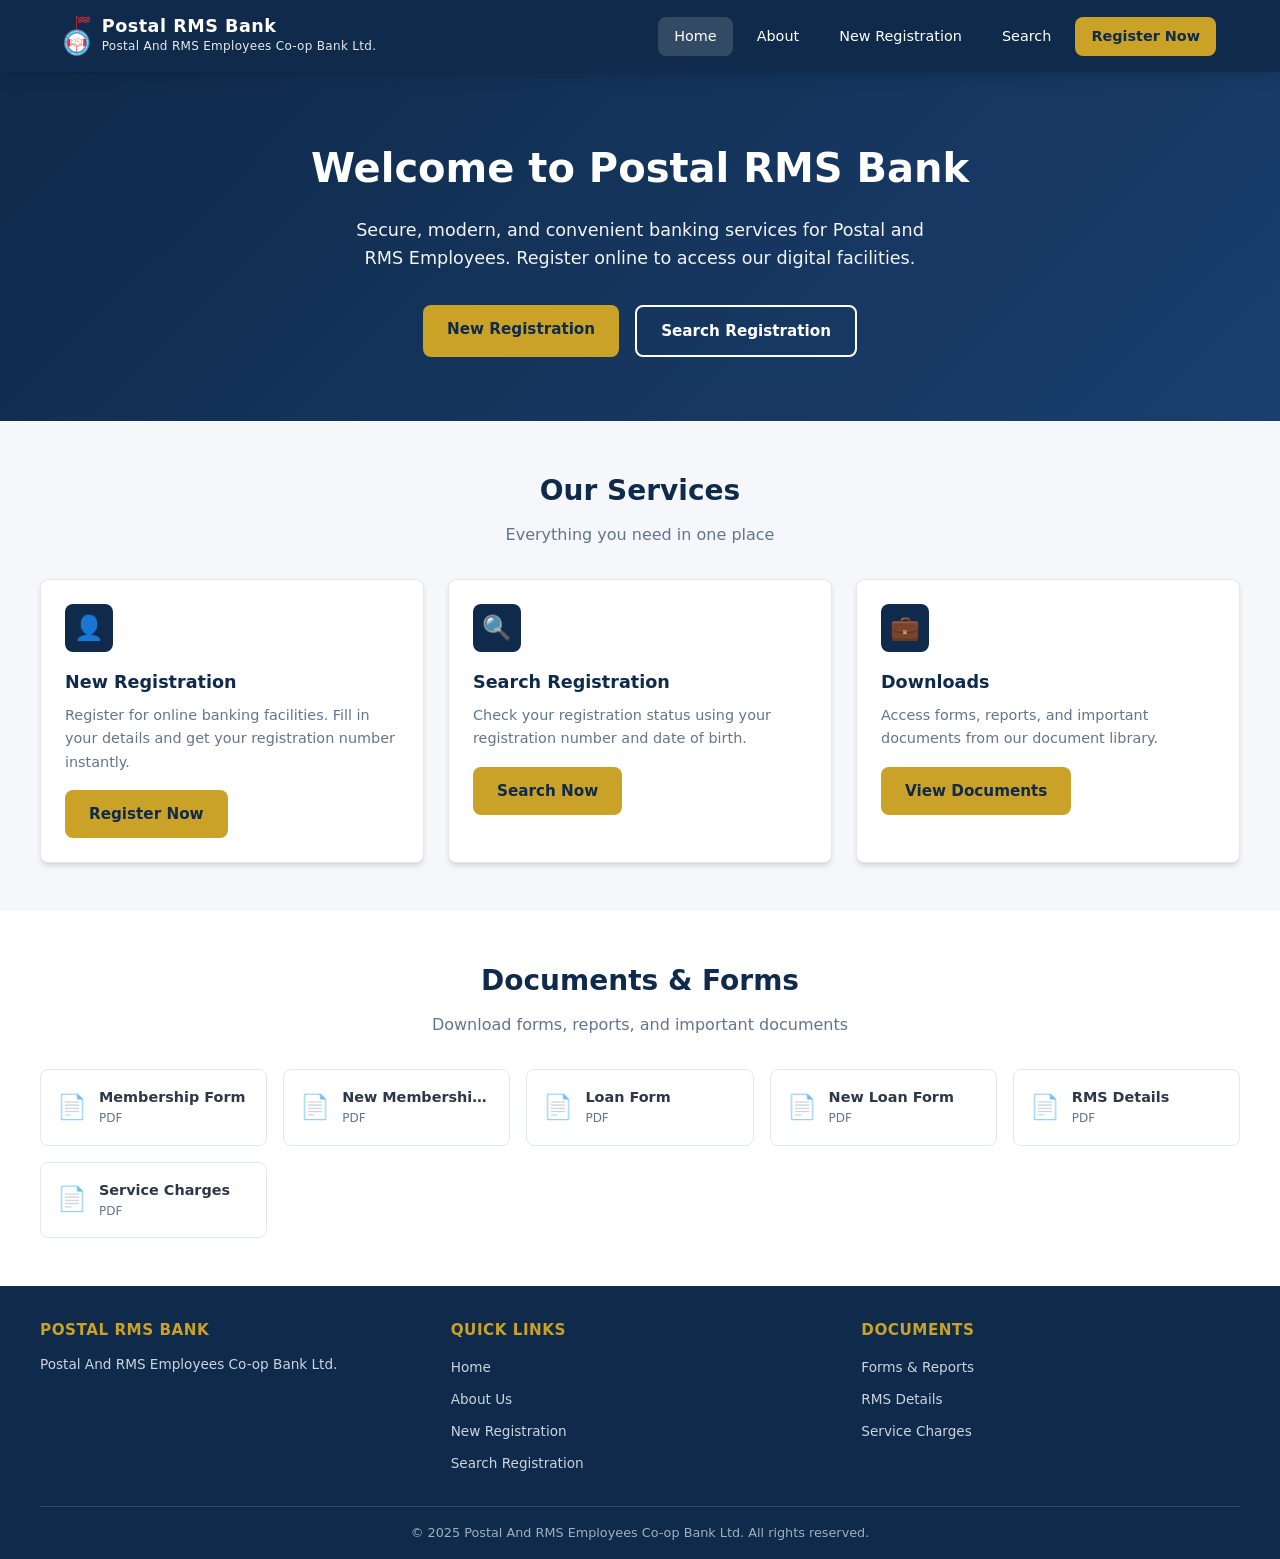
==== index.html @ 0705f890 "feat: modernize Postal RMS Bank site with responsive HTML/CSS/JS" ====
<!DOCTYPE html>
<html lang="en">
<head>
  <meta charset="UTF-8">
  <meta name="viewport" content="width=device-width, initial-scale=1.0">
  <title>Postal RMS Bank - Home</title>
  <link rel="stylesheet" href="css/styles.css">
  <link rel="icon" type="image/png" href="assets/favicon.png">
</head>
<body>
  <header class="header">
    <div class="header-container">
      <a href="index.html" class="logo">
        <img src="assets/favicon.png" alt="Postal RMS Bank">
        <div class="logo-text">
          <span class="logo-title">Postal RMS Bank</span>
          <span class="logo-subtitle">Postal And RMS Employees Co-op Bank Ltd.</span>
        </div>
      </a>
      <button class="mobile-toggle" aria-label="Toggle menu">&#9776;</button>
      <nav class="nav">
        <a href="index.html">Home</a>
        <a href="about.html">About</a>
        <a href="registration.html">New Registration</a>
        <a href="search.html">Search</a>
        <a href="registration.html" class="btn-nav">Register Now</a>
      </nav>
    </div>
  </header>

  <main>
    <section class="hero">
      <h1>Welcome to Postal RMS Bank</h1>
      <p>Secure, modern, and convenient banking services for Postal and RMS Employees. Register online to access our digital facilities.</p>
      <div class="hero-buttons">
        <a href="registration.html" class="btn btn-primary">New Registration</a>
        <a href="search.html" class="btn btn-secondary">Search Registration</a>
      </div>
    </section>

    <section class="section">
      <div class="container">
        <h2 class="section-title">Our Services</h2>
        <p class="section-subtitle">Everything you need in one place</p>
        <div class="card-grid">
          <div class="card">
            <div class="card-icon">&#128100;</div>
            <h3>New Registration</h3>
            <p>Register for online banking facilities. Fill in your details and get your registration number instantly.</p>
            <a href="registration.html" class="btn btn-primary" style="margin-top:1rem">Register Now</a>
          </div>
          <div class="card">
            <div class="card-icon">&#128269;</div>
            <h3>Search Registration</h3>
            <p>Check your registration status using your registration number and date of birth.</p>
            <a href="search.html" class="btn btn-primary" style="margin-top:1rem">Search Now</a>
          </div>
          <div class="card">
            <div class="card-icon">&#128188;</div>
            <h3>Downloads</h3>
            <p>Access forms, reports, and important documents from our document library.</p>
            <a href="#documents" class="btn btn-primary" style="margin-top:1rem">View Documents</a>
          </div>
        </div>
      </div>
    </section>

    <section class="section section-alt" id="documents">
      <div class="container">
        <h2 class="section-title">Documents & Forms</h2>
        <p class="section-subtitle">Download forms, reports, and important documents</p>
        <div class="doc-grid">
          <a href="assets/docs/membership.pdf" class="doc-item" target="_blank" rel="noopener">
            <span class="doc-icon">&#128196;</span>
            <div class="doc-info">
              <div class="doc-name">Membership Form</div>
              <div class="doc-meta">PDF</div>
            </div>
          </a>
          <a href="assets/docs/newmembership.pdf" class="doc-item" target="_blank" rel="noopener">
            <span class="doc-icon">&#128196;</span>
            <div class="doc-info">
              <div class="doc-name">New Membership Form</div>
              <div class="doc-meta">PDF</div>
            </div>
          </a>
          <a href="assets/docs/Loan.pdf" class="doc-item" target="_blank" rel="noopener">
            <span class="doc-icon">&#128196;</span>
            <div class="doc-info">
              <div class="doc-name">Loan Form</div>
              <div class="doc-meta">PDF</div>
            </div>
          </a>
          <a href="assets/docs/newloan.pdf" class="doc-item" target="_blank" rel="noopener">
            <span class="doc-icon">&#128196;</span>
            <div class="doc-info">
              <div class="doc-name">New Loan Form</div>
              <div class="doc-meta">PDF</div>
            </div>
          </a>
          <a href="assets/docs/RMS.pdf" class="doc-item" target="_blank" rel="noopener">
            <span class="doc-icon">&#128196;</span>
            <div class="doc-info">
              <div class="doc-name">RMS Details</div>
              <div class="doc-meta">PDF</div>
            </div>
          </a>
          <a href="assets/docs/SERVICE_CHARGES.pdf" class="doc-item" target="_blank" rel="noopener">
            <span class="doc-icon">&#128196;</span>
            <div class="doc-info">
              <div class="doc-name">Service Charges</div>
              <div class="doc-meta">PDF</div>
            </div>
          </a>
        </div>
      </div>
    </section>
  </main>

  <footer class="footer">
    <div class="footer-container">
      <div>
        <h4>Postal RMS Bank</h4>
        <p style="font-size:0.85rem;color:#cbd5e0">Postal And RMS Employees Co-op Bank Ltd.</p>
      </div>
      <div>
        <h4>Quick Links</h4>
        <ul>
          <li><a href="index.html">Home</a></li>
          <li><a href="about.html">About Us</a></li>
          <li><a href="registration.html">New Registration</a></li>
          <li><a href="search.html">Search Registration</a></li>
        </ul>
      </div>
      <div>
        <h4>Documents</h4>
        <ul>
          <li><a href="#documents">Forms & Reports</a></li>
          <li><a href="assets/docs/RMS.pdf" target="_blank" rel="noopener">RMS Details</a></li>
          <li><a href="assets/docs/SERVICE_CHARGES.pdf" target="_blank" rel="noopener">Service Charges</a></li>
        </ul>
      </div>
    </div>
    <div class="footer-bottom">
      &copy; 2025 Postal And RMS Employees Co-op Bank Ltd. All rights reserved.
    </div>
  </footer>
  <script src="js/main.js"></script>
</body>
</html>
---- css/styles.css ----
:root {
  --primary: #0f2a4a;
  --primary-light: #1a3f6e;
  --gold: #c9a227;
  --gold-light: #e0b840;
  --accent: #2c5282;
  --bg: #f5f7fa;
  --surface: #ffffff;
  --text: #2d3748;
  --text-muted: #64748b;
  --border: #e2e8f0;
  --error: #e53e3e;
  --success: #38a169;
  --radius: 8px;
  --shadow: 0 4px 6px -1px rgba(0, 0, 0, 0.1), 0 2px 4px -2px rgba(0, 0, 0, 0.1);
  --shadow-lg: 0 10px 15px -3px rgba(0, 0, 0, 0.1), 0 4px 6px -4px rgba(0, 0, 0, 0.1);
}

* {
  margin: 0;
  padding: 0;
  box-sizing: border-box;
}

html {
  scroll-behavior: smooth;
}

body {
  font-family: 'Segoe UI', system-ui, -apple-system, sans-serif;
  background: var(--bg);
  color: var(--text);
  line-height: 1.6;
  min-height: 100vh;
  display: flex;
  flex-direction: column;
}

/* Header */
.header {
  background: var(--primary);
  color: #fff;
  padding: 1rem 0;
  position: sticky;
  top: 0;
  z-index: 1000;
  box-shadow: var(--shadow-lg);
}

.header-container {
  max-width: 1200px;
  margin: 0 auto;
  padding: 0 1.5rem;
  display: flex;
  justify-content: space-between;
  align-items: center;
}

.logo {
  display: flex;
  align-items: center;
  gap: 0.75rem;
  text-decoration: none;
  color: #fff;
}

.logo img {
  height: 40px;
  width: auto;
}

.logo-text {
  display: flex;
  flex-direction: column;
}

.logo-title {
  font-size: 1.1rem;
  font-weight: 700;
  letter-spacing: 0.5px;
  line-height: 1.2;
}

.logo-subtitle {
  font-size: 0.75rem;
  opacity: 0.9;
  letter-spacing: 0.3px;
}

.nav {
  display: flex;
  gap: 0.5rem;
  align-items: center;
}

.nav a {
  color: #fff;
  text-decoration: none;
  padding: 0.5rem 1rem;
  border-radius: var(--radius);
  transition: background 0.2s;
  font-size: 0.9rem;
  font-weight: 500;
}

.nav a:hover,
.nav a.active {
  background: rgba(255, 255, 255, 0.15);
}

.nav .btn-nav {
  background: var(--gold);
  color: var(--primary);
  font-weight: 600;
}

.nav .btn-nav:hover {
  background: var(--gold-light);
}

.mobile-toggle {
  display: none;
  background: none;
  border: none;
  color: #fff;
  font-size: 1.5rem;
  cursor: pointer;
}

/* Hero */
.hero {
  background: linear-gradient(135deg, var(--primary) 0%, var(--primary-light) 100%);
  color: #fff;
  padding: 4rem 1.5rem;
  text-align: center;
}

.hero h1 {
  font-size: 2.5rem;
  margin-bottom: 1rem;
  font-weight: 700;
}

.hero p {
  font-size: 1.1rem;
  opacity: 0.95;
  max-width: 600px;
  margin: 0 auto 2rem;
}

.hero-buttons {
  display: flex;
  gap: 1rem;
  justify-content: center;
  flex-wrap: wrap;
}

.btn {
  display: inline-block;
  padding: 0.75rem 1.5rem;
  border-radius: var(--radius);
  text-decoration: none;
  font-weight: 600;
  transition: transform 0.2s, box-shadow 0.2s;
  border: none;
  cursor: pointer;
  font-size: 0.95rem;
}

.btn:hover {
  transform: translateY(-2px);
  box-shadow: var(--shadow-lg);
}

.btn-primary {
  background: var(--gold);
  color: var(--primary);
}

.btn-secondary {
  background: transparent;
  color: #fff;
  border: 2px solid #fff;
}

.btn-secondary:hover {
  background: rgba(255, 255, 255, 0.1);
}

/* Sections */
.section {
  padding: 3rem 1.5rem;
}

.section-alt {
  background: var(--surface);
}

.container {
  max-width: 1200px;
  margin: 0 auto;
}

.section-title {
  text-align: center;
  font-size: 1.75rem;
  margin-bottom: 0.5rem;
  color: var(--primary);
}

.section-subtitle {
  text-align: center;
  color: var(--text-muted);
  margin-bottom: 2rem;
}

/* Cards */
.card-grid {
  display: grid;
  grid-template-columns: repeat(auto-fit, minmax(280px, 1fr));
  gap: 1.5rem;
}

.card {
  background: var(--surface);
  border-radius: var(--radius);
  padding: 1.5rem;
  box-shadow: var(--shadow);
  transition: transform 0.2s, box-shadow 0.2s;
  border: 1px solid var(--border);
}

.card:hover {
  transform: translateY(-4px);
  box-shadow: var(--shadow-lg);
}

.card-icon {
  width: 48px;
  height: 48px;
  background: var(--primary);
  color: #fff;
  border-radius: var(--radius);
  display: flex;
  align-items: center;
  justify-content: center;
  font-size: 1.5rem;
  margin-bottom: 1rem;
}

.card h3 {
  color: var(--primary);
  margin-bottom: 0.5rem;
  font-size: 1.1rem;
}

.card p {
  color: var(--text-muted);
  font-size: 0.9rem;
}

/* Forms */
.form-container {
  max-width: 800px;
  margin: 0 auto;
  background: var(--surface);
  padding: 2rem;
  border-radius: var(--radius);
  box-shadow: var(--shadow);
}

.form-group {
  margin-bottom: 1.25rem;
}

.form-group label {
  display: block;
  margin-bottom: 0.4rem;
  font-weight: 600;
  font-size: 0.9rem;
  color: var(--text);
}

.form-group input,
.form-group select,
.form-group textarea {
  width: 100%;
  padding: 0.65rem 0.9rem;
  border: 1px solid var(--border);
  border-radius: var(--radius);
  font-size: 0.95rem;
  transition: border-color 0.2s, box-shadow 0.2s;
  font-family: inherit;
}

.form-group input:focus,
.form-group select:focus,
.form-group textarea:focus {
  outline: none;
  border-color: var(--accent);
  box-shadow: 0 0 0 3px rgba(44, 82, 130, 0.15);
}

.form-group .error-msg {
  color: var(--error);
  font-size: 0.8rem;
  margin-top: 0.25rem;
  display: none;
}

.form-group.has-error input,
.form-group.has-error select {
  border-color: var(--error);
}

.form-group.has-error .error-msg {
  display: block;
}

.form-row {
  display: grid;
  grid-template-columns: 1fr 1fr;
  gap: 1rem;
}

/* Buttons in forms */
.form-actions {
  display: flex;
  gap: 1rem;
  justify-content: center;
  margin-top: 1.5rem;
}

/* Success box */
.success-box {
  background: #f0fff4;
  border: 1px solid #9ae6b4;
  border-radius: var(--radius);
  padding: 1.5rem;
  text-align: center;
}

.success-box h2 {
  color: var(--success);
  margin-bottom: 0.5rem;
}

.success-box .reg-number {
  font-size: 1.5rem;
  font-weight: 700;
  color: var(--error);
  margin: 1rem 0;
}

/* Documents */
.doc-grid {
  display: grid;
  grid-template-columns: repeat(auto-fill, minmax(220px, 1fr));
  gap: 1rem;
}

.doc-item {
  background: var(--surface);
  border: 1px solid var(--border);
  border-radius: var(--radius);
  padding: 1rem;
  display: flex;
  align-items: center;
  gap: 0.75rem;
  text-decoration: none;
  color: var(--text);
  transition: box-shadow 0.2s;
}

.doc-item:hover {
  box-shadow: var(--shadow);
}

.doc-icon {
  font-size: 1.5rem;
}

.doc-info {
  overflow: hidden;
}

.doc-info .doc-name {
  font-weight: 600;
  font-size: 0.9rem;
  white-space: nowrap;
  overflow: hidden;
  text-overflow: ellipsis;
}

.doc-info .doc-meta {
  font-size: 0.75rem;
  color: var(--text-muted);
}

/* Footer */
.footer {
  background: var(--primary);
  color: #fff;
  padding: 2rem 1.5rem 1rem;
  margin-top: auto;
}

.footer-container {
  max-width: 1200px;
  margin: 0 auto;
  display: grid;
  grid-template-columns: repeat(auto-fit, minmax(200px, 1fr));
  gap: 2rem;
}

.footer h4 {
  margin-bottom: 0.75rem;
  color: var(--gold);
  font-size: 0.95rem;
  text-transform: uppercase;
  letter-spacing: 0.5px;
}

.footer ul {
  list-style: none;
}

.footer ul li {
  margin-bottom: 0.4rem;
}

.footer a {
  color: #cbd5e0;
  text-decoration: none;
  font-size: 0.85rem;
}

.footer a:hover {
  color: #fff;
}

.footer-bottom {
  max-width: 1200px;
  margin: 1.5rem auto 0;
  padding-top: 1rem;
  border-top: 1px solid rgba(255, 255, 255, 0.15);
  text-align: center;
  font-size: 0.8rem;
  color: #a0aec0;
}

/* Responsive */
@media (max-width: 768px) {
  .hero h1 {
    font-size: 1.75rem;
  }

  .mobile-toggle {
    display: block;
  }

  .nav {
    display: none;
    position: absolute;
    top: 100%;
    left: 0;
    right: 0;
    background: var(--primary);
    flex-direction: column;
    padding: 1rem;
    box-shadow: var(--shadow-lg);
  }

  .nav.open {
    display: flex;
  }

  .form-row {
    grid-template-columns: 1fr;
  }

  .logo-title {
    font-size: 0.95rem;
  }

  .logo-subtitle {
    font-size: 0.65rem;
  }
}

/* Utility */
.text-center {
  text-align: center;
}

.mt-2 {
  margin-top: 2rem;
}

.mb-2 {
  margin-bottom: 2rem;
}
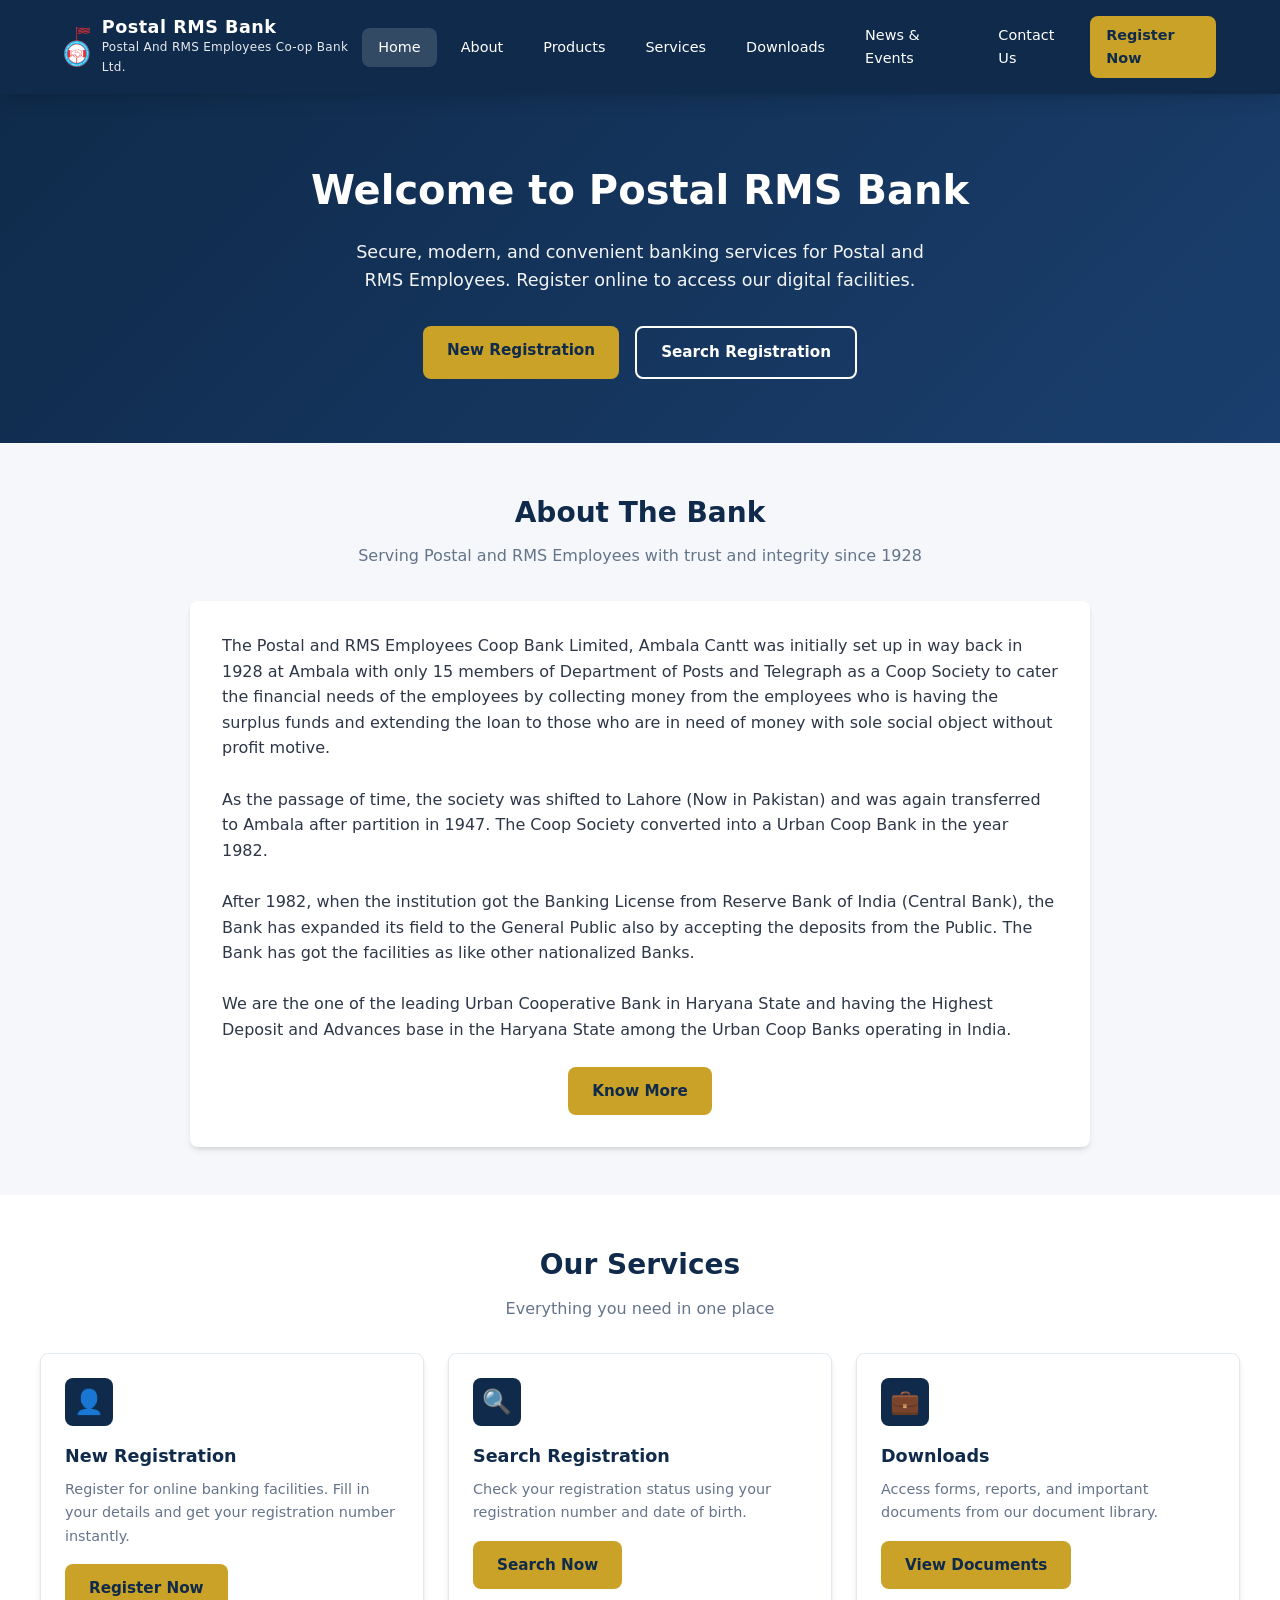
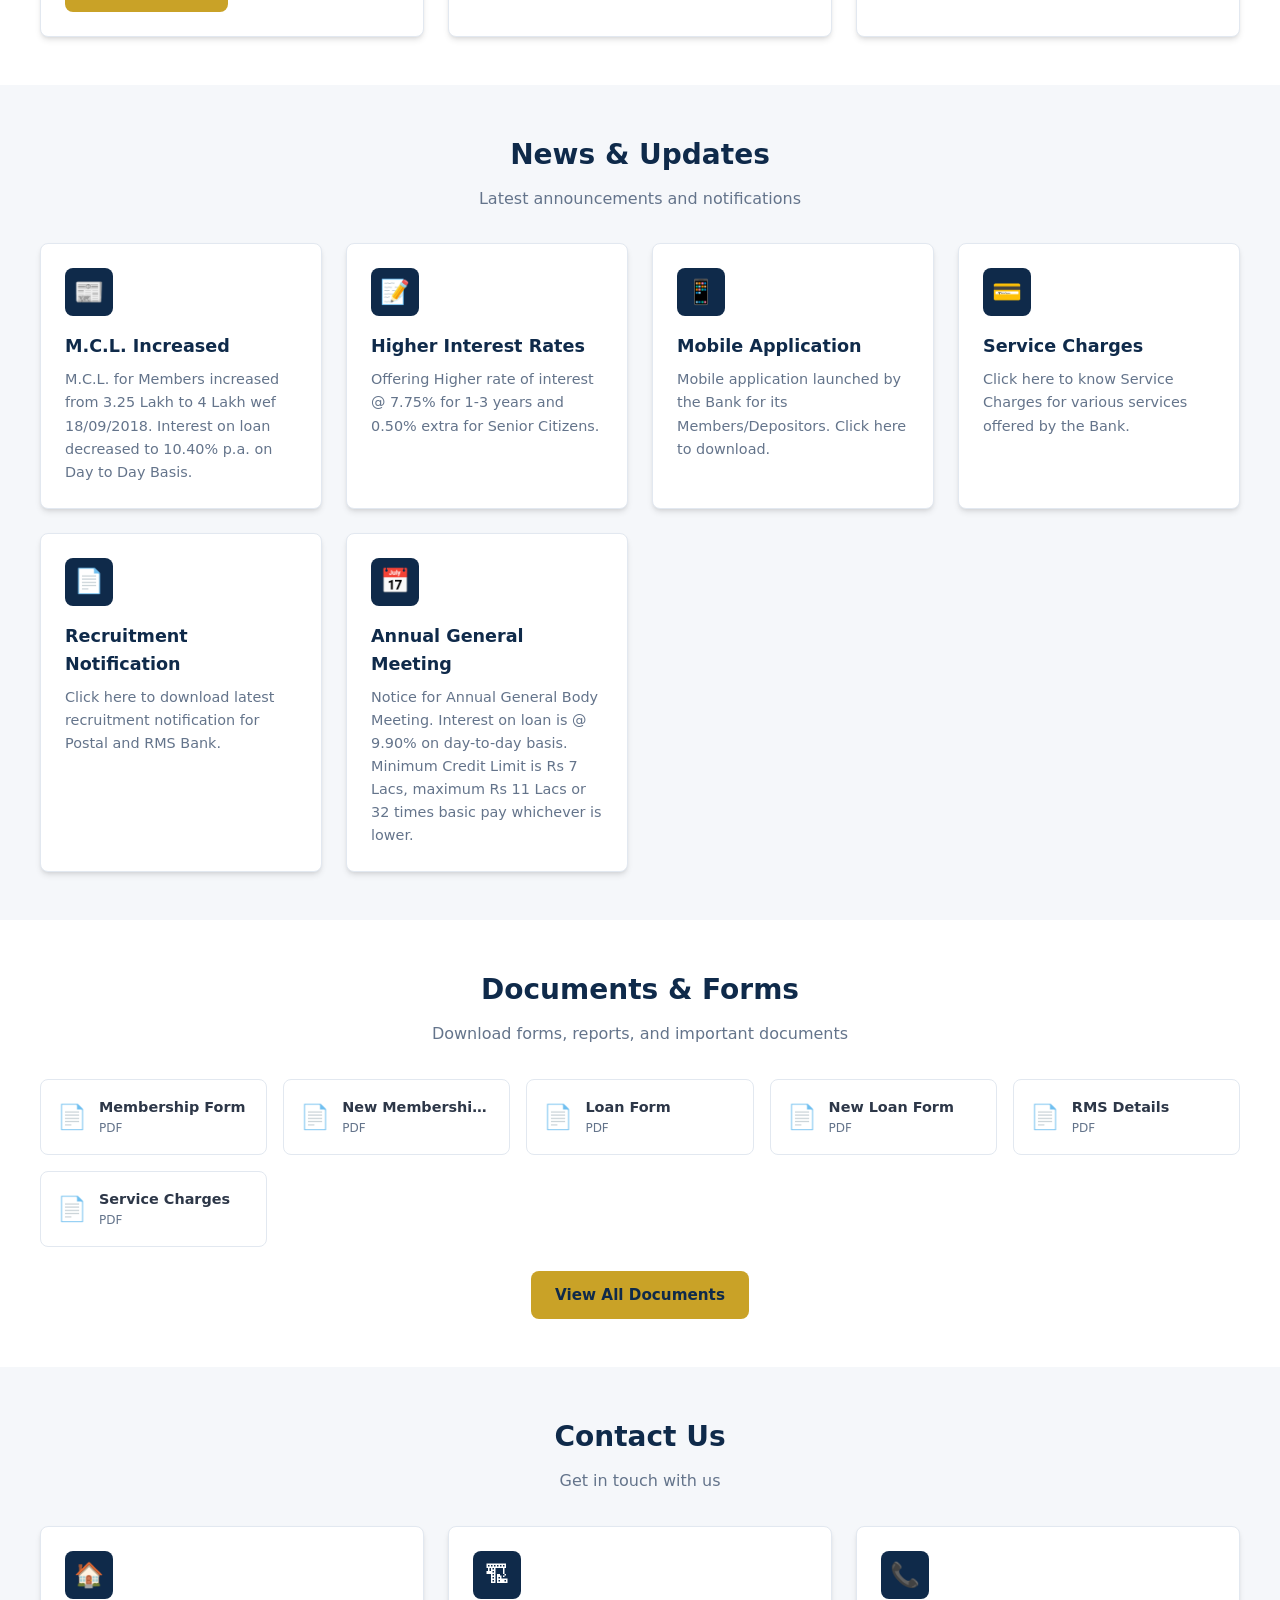
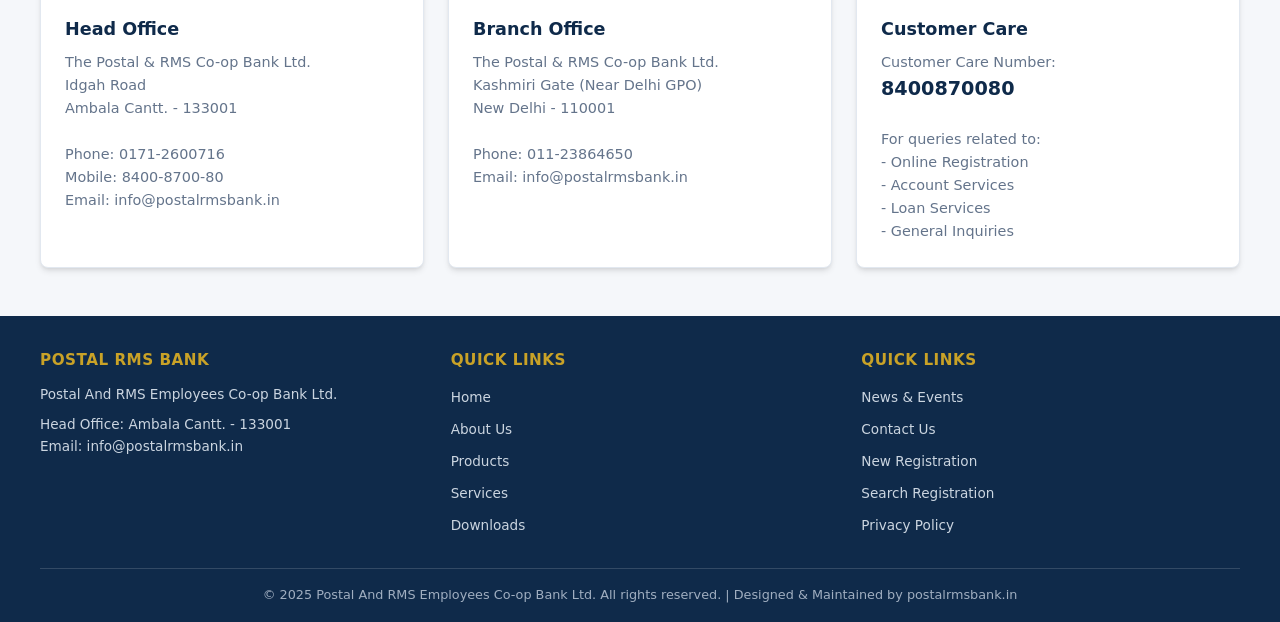
==== commit 7370b5ea: "feat: add news, products, services, downloads, contact, privacy pages and full content" ====
--- a/index.html
+++ b/index.html
@@ -19,10 +19,13 @@
       </a>
       <button class="mobile-toggle" aria-label="Toggle menu">&#9776;</button>
       <nav class="nav">
-        <a href="index.html">Home</a>
+        <a href="index.html" class="active">Home</a>
         <a href="about.html">About</a>
-        <a href="registration.html">New Registration</a>
-        <a href="search.html">Search</a>
+        <a href="products.html">Products</a>
+        <a href="services.html">Services</a>
+        <a href="downloads.html">Downloads</a>
+        <a href="news.html">News & Events</a>
+        <a href="contact.html">Contact Us</a>
         <a href="registration.html" class="btn-nav">Register Now</a>
       </nav>
     </div>
@@ -40,6 +43,25 @@
 
     <section class="section">
       <div class="container">
+        <h2 class="section-title">About The Bank</h2>
+        <p class="section-subtitle">Serving Postal and RMS Employees with trust and integrity since 1928</p>
+        <div class="form-container" style="max-width:900px">
+          <p>The Postal and RMS Employees Coop Bank Limited, Ambala Cantt was initially set up in way back in 1928 at Ambala with only 15 members of Department of Posts and Telegraph as a Coop Society to cater the financial needs of the employees by collecting money from the employees who is having the surplus funds and extending the loan to those who are in need of money with sole social object without profit motive.</p>
+          <br>
+          <p>As the passage of time, the society was shifted to Lahore (Now in Pakistan) and was again transferred to Ambala after partition in 1947. The Coop Society converted into a Urban Coop Bank in the year 1982.</p>
+          <br>
+          <p>After 1982, when the institution got the Banking License from Reserve Bank of India (Central Bank), the Bank has expanded its field to the General Public also by accepting the deposits from the Public. The Bank has got the facilities as like other nationalized Banks.</p>
+          <br>
+          <p>We are the one of the leading Urban Cooperative Bank in Haryana State and having the Highest Deposit and Advances base in the Haryana State among the Urban Coop Banks operating in India.</p>
+          <div class="form-actions">
+            <a href="about.html" class="btn btn-primary">Know More</a>
+          </div>
+        </div>
+      </div>
+    </section>
+
+    <section class="section section-alt">
+      <div class="container">
         <h2 class="section-title">Our Services</h2>
         <p class="section-subtitle">Everything you need in one place</p>
         <div class="card-grid">
@@ -59,7 +81,46 @@
             <div class="card-icon">&#128188;</div>
             <h3>Downloads</h3>
             <p>Access forms, reports, and important documents from our document library.</p>
-            <a href="#documents" class="btn btn-primary" style="margin-top:1rem">View Documents</a>
+            <a href="downloads.html" class="btn btn-primary" style="margin-top:1rem">View Documents</a>
+          </div>
+        </div>
+      </div>
+    </section>
+
+    <section class="section" id="news">
+      <div class="container">
+        <h2 class="section-title">News & Updates</h2>
+        <p class="section-subtitle">Latest announcements and notifications</p>
+        <div class="card-grid">
+          <div class="card">
+            <div class="card-icon">&#128240;</div>
+            <h3>M.C.L. Increased</h3>
+            <p>M.C.L. for Members increased from 3.25 Lakh to 4 Lakh wef 18/09/2018. Interest on loan decreased to 10.40% p.a. on Day to Day Basis.</p>
+          </div>
+          <div class="card">
+            <div class="card-icon">&#128221;</div>
+            <h3>Higher Interest Rates</h3>
+            <p>Offering Higher rate of interest @ 7.75% for 1-3 years and 0.50% extra for Senior Citizens.</p>
+          </div>
+          <div class="card">
+            <div class="card-icon">&#128241;</div>
+            <h3>Mobile Application</h3>
+            <p>Mobile application launched by the Bank for its Members/Depositors. Click here to download.</p>
+          </div>
+          <div class="card">
+            <div class="card-icon">&#128179;</div>
+            <h3>Service Charges</h3>
+            <p>Click here to know Service Charges for various services offered by the Bank.</p>
+          </div>
+          <div class="card">
+            <div class="card-icon">&#128196;</div>
+            <h3>Recruitment Notification</h3>
+            <p>Click here to download latest recruitment notification for Postal and RMS Bank.</p>
+          </div>
+          <div class="card">
+            <div class="card-icon">&#128197;</div>
+            <h3>Annual General Meeting</h3>
+            <p>Notice for Annual General Body Meeting. Interest on loan is @ 9.90% on day-to-day basis. Minimum Credit Limit is Rs 7 Lacs, maximum Rs 11 Lacs or 32 times basic pay whichever is lower.</p>
           </div>
         </div>
       </div>
@@ -112,6 +173,48 @@
               <div class="doc-meta">PDF</div>
             </div>
           </a>
+        </div>
+        <div style="text-align:center; margin-top:1.5rem">
+          <a href="downloads.html" class="btn btn-primary">View All Documents</a>
+        </div>
+      </div>
+    </section>
+
+    <section class="section">
+      <div class="container">
+        <h2 class="section-title">Contact Us</h2>
+        <p class="section-subtitle">Get in touch with us</p>
+        <div class="card-grid">
+          <div class="card">
+            <div class="card-icon">&#127968;</div>
+            <h3>Head Office</h3>
+            <p>The Postal & RMS Co-op Bank Ltd.<br>
+            Idgah Road<br>
+            Ambala Cantt. - 133001<br><br>
+            Phone: 0171-2600716<br>
+            Mobile: 8400-8700-80<br>
+            Email: info@postalrmsbank.in</p>
+          </div>
+          <div class="card">
+            <div class="card-icon">&#127959;</div>
+            <h3>Branch Office</h3>
+            <p>The Postal & RMS Co-op Bank Ltd.<br>
+            Kashmiri Gate (Near Delhi GPO)<br>
+            New Delhi - 110001<br><br>
+            Phone: 011-23864650<br>
+            Email: info@postalrmsbank.in</p>
+          </div>
+          <div class="card">
+            <div class="card-icon">&#128222;</div>
+            <h3>Customer Care</h3>
+            <p>Customer Care Number:<br>
+            <strong style="font-size:1.2rem;color:var(--primary)">8400870080</strong><br><br>
+            For queries related to:<br>
+            - Online Registration<br>
+            - Account Services<br>
+            - Loan Services<br>
+            - General Inquiries</p>
+          </div>
         </div>
       </div>
     </section>
@@ -122,27 +225,32 @@
       <div>
         <h4>Postal RMS Bank</h4>
         <p style="font-size:0.85rem;color:#cbd5e0">Postal And RMS Employees Co-op Bank Ltd.</p>
+        <p style="font-size:0.85rem;color:#cbd5e0;margin-top:0.5rem">Head Office: Ambala Cantt. - 133001</p>
+        <p style="font-size:0.85rem;color:#cbd5e0">Email: info@postalrmsbank.in</p>
       </div>
       <div>
         <h4>Quick Links</h4>
         <ul>
           <li><a href="index.html">Home</a></li>
           <li><a href="about.html">About Us</a></li>
+          <li><a href="products.html">Products</a></li>
+          <li><a href="services.html">Services</a></li>
+          <li><a href="downloads.html">Downloads</a></li>
+        </ul>
+      </div>
+      <div>
+        <h4>Quick Links</h4>
+        <ul>
+          <li><a href="news.html">News & Events</a></li>
+          <li><a href="contact.html">Contact Us</a></li>
           <li><a href="registration.html">New Registration</a></li>
           <li><a href="search.html">Search Registration</a></li>
-        </ul>
-      </div>
-      <div>
-        <h4>Documents</h4>
-        <ul>
-          <li><a href="#documents">Forms & Reports</a></li>
-          <li><a href="assets/docs/RMS.pdf" target="_blank" rel="noopener">RMS Details</a></li>
-          <li><a href="assets/docs/SERVICE_CHARGES.pdf" target="_blank" rel="noopener">Service Charges</a></li>
+          <li><a href="privacy.html">Privacy Policy</a></li>
         </ul>
       </div>
     </div>
     <div class="footer-bottom">
-      &copy; 2025 Postal And RMS Employees Co-op Bank Ltd. All rights reserved.
+      &copy; 2025 Postal And RMS Employees Co-op Bank Ltd. All rights reserved. | Designed & Maintained by postalrmsbank.in
     </div>
   </footer>
   <script src="js/main.js"></script>
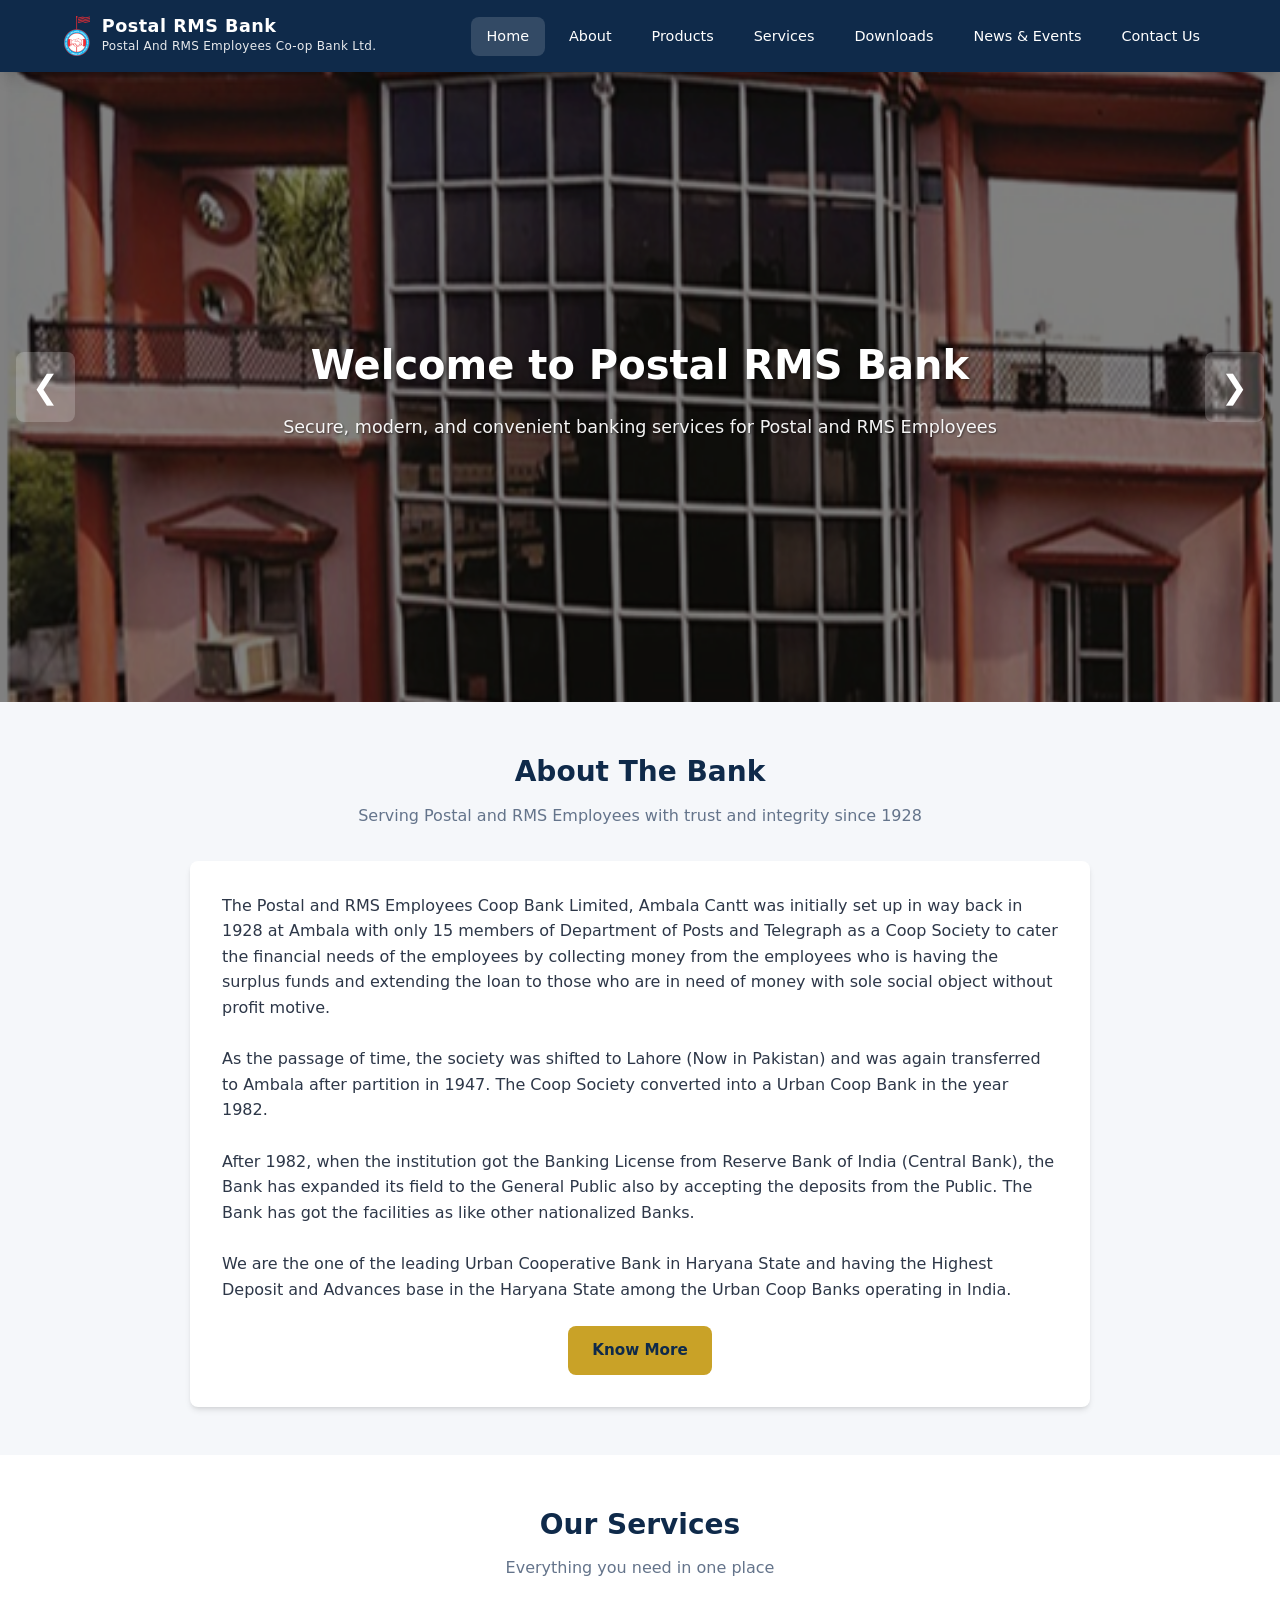
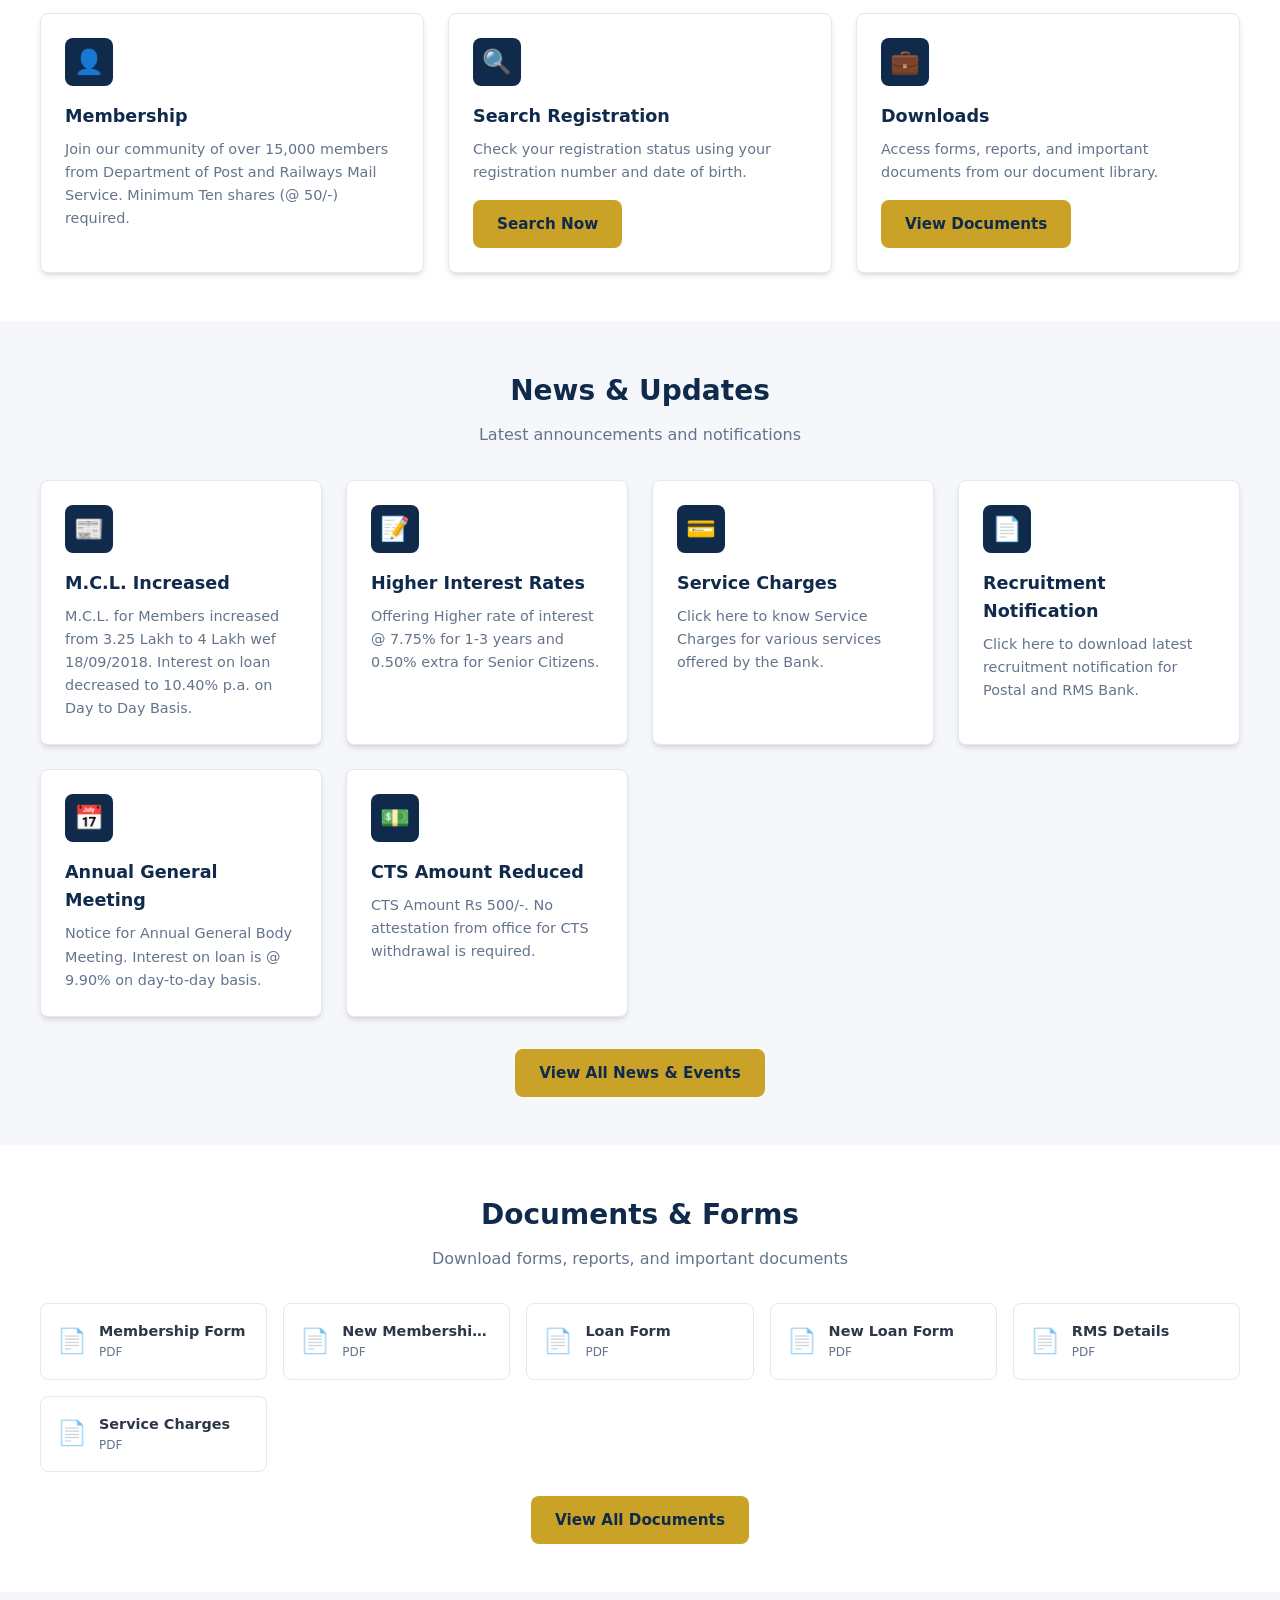
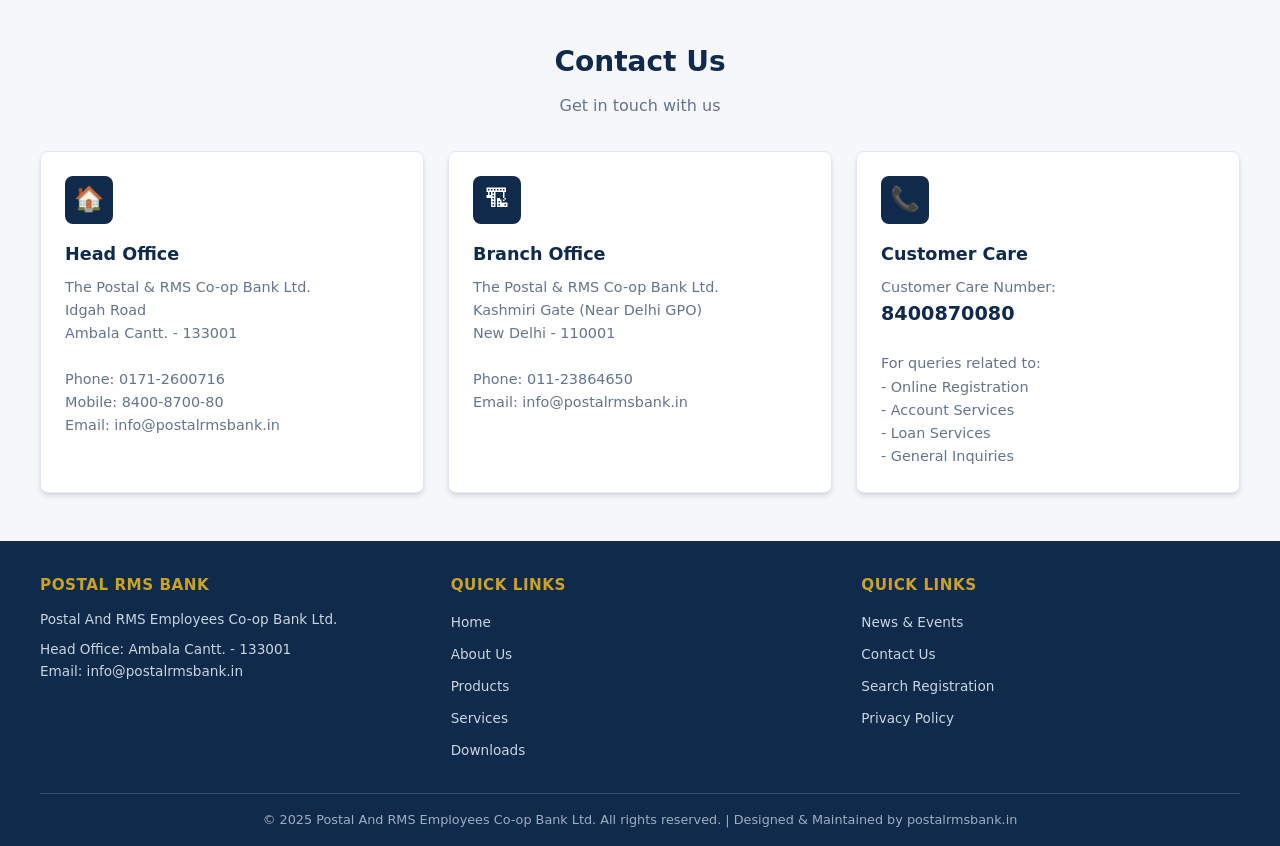
==== commit 106b261a: "feat: add photo carousel to homepage, remove registration feature, add news/products/services/downlo" ====
--- a/index.html
+++ b/index.html
@@ -26,21 +26,51 @@
         <a href="downloads.html">Downloads</a>
         <a href="news.html">News & Events</a>
         <a href="contact.html">Contact Us</a>
-        <a href="registration.html" class="btn-nav">Register Now</a>
       </nav>
     </div>
   </header>
-
   <main>
-    <section class="hero">
-      <h1>Welcome to Postal RMS Bank</h1>
-      <p>Secure, modern, and convenient banking services for Postal and RMS Employees. Register online to access our digital facilities.</p>
-      <div class="hero-buttons">
-        <a href="registration.html" class="btn btn-primary">New Registration</a>
-        <a href="search.html" class="btn btn-secondary">Search Registration</a>
-      </div>
-    </section>
-
+    <section class="hero-carousel">
+      <div class="carousel">
+        <div class="carousel-slide active">
+          <img src="assets/images/92.jpg" alt="Postal RMS Bank">
+          <div class="carousel-caption">
+            <h1>Welcome to Postal RMS Bank</h1>
+            <p>Secure, modern, and convenient banking services for Postal and RMS Employees</p>
+          </div>
+        </div>
+        <div class="carousel-slide">
+          <img src="assets/images/team1.jpg" alt="Our Team">
+          <div class="carousel-caption">
+            <h1>Trusted Banking Partner</h1>
+            <p>Serving Postal and RMS Employees since 1928</p>
+          </div>
+        </div>
+        <div class="carousel-slide">
+          <img src="assets/images/sb1.jpg" alt="Banking Services">
+          <div class="carousel-caption">
+            <h1>Modern Banking Solutions</h1>
+            <p>Digital services for the modern postal employee</p>
+          </div>
+        </div>
+        <div class="carousel-slide">
+          <img src="assets/images/sb.jpg" alt="Our Branches">
+          <div class="carousel-caption">
+            <h1>Convenient Access</h1>
+            <p>Head Office at Ambala Cantt and Branch Office at New Delhi</p>
+          </div>
+        </div>
+        <div class="carousel-slide">
+          <img src="assets/images/921.jpg" alt="Customer Service">
+          <div class="carousel-caption">
+            <h1>Customer First</h1>
+            <p>Dedicated to providing exceptional banking services</p>
+          </div>
+        </div>
+      </div>
+      <button class="carousel-btn prev" aria-label="Previous">&#10094;</button>
+      <button class="carousel-btn next" aria-label="Next">&#10095;</button>
+    </section>
     <section class="section">
       <div class="container">
         <h2 class="section-title">About The Bank</h2>
@@ -59,7 +89,6 @@
         </div>
       </div>
     </section>
-
     <section class="section section-alt">
       <div class="container">
         <h2 class="section-title">Our Services</h2>
@@ -67,9 +96,8 @@
         <div class="card-grid">
           <div class="card">
             <div class="card-icon">&#128100;</div>
-            <h3>New Registration</h3>
-            <p>Register for online banking facilities. Fill in your details and get your registration number instantly.</p>
-            <a href="registration.html" class="btn btn-primary" style="margin-top:1rem">Register Now</a>
+            <h3>Membership</h3>
+            <p>Join our community of over 15,000 members from Department of Post and Railways Mail Service. Minimum Ten shares (@ 50/-) required.</p>
           </div>
           <div class="card">
             <div class="card-icon">&#128269;</div>
@@ -86,7 +114,6 @@
         </div>
       </div>
     </section>
-
     <section class="section" id="news">
       <div class="container">
         <h2 class="section-title">News & Updates</h2>
@@ -103,11 +130,6 @@
             <p>Offering Higher rate of interest @ 7.75% for 1-3 years and 0.50% extra for Senior Citizens.</p>
           </div>
           <div class="card">
-            <div class="card-icon">&#128241;</div>
-            <h3>Mobile Application</h3>
-            <p>Mobile application launched by the Bank for its Members/Depositors. Click here to download.</p>
-          </div>
-          <div class="card">
             <div class="card-icon">&#128179;</div>
             <h3>Service Charges</h3>
             <p>Click here to know Service Charges for various services offered by the Bank.</p>
@@ -120,12 +142,19 @@
           <div class="card">
             <div class="card-icon">&#128197;</div>
             <h3>Annual General Meeting</h3>
-            <p>Notice for Annual General Body Meeting. Interest on loan is @ 9.90% on day-to-day basis. Minimum Credit Limit is Rs 7 Lacs, maximum Rs 11 Lacs or 32 times basic pay whichever is lower.</p>
-          </div>
-        </div>
-      </div>
-    </section>
-
+            <p>Notice for Annual General Body Meeting. Interest on loan is @ 9.90% on day-to-day basis.</p>
+          </div>
+          <div class="card">
+            <div class="card-icon">&#128181;</div>
+            <h3>CTS Amount Reduced</h3>
+            <p>CTS Amount Rs 500/-. No attestation from office for CTS withdrawal is required.</p>
+          </div>
+        </div>
+        <div style="text-align:center; margin-top:2rem">
+          <a href="news.html" class="btn btn-primary">View All News & Events</a>
+        </div>
+      </div>
+    </section>
     <section class="section section-alt" id="documents">
       <div class="container">
         <h2 class="section-title">Documents & Forms</h2>
@@ -179,7 +208,6 @@
         </div>
       </div>
     </section>
-
     <section class="section">
       <div class="container">
         <h2 class="section-title">Contact Us</h2>
@@ -219,7 +247,6 @@
       </div>
     </section>
   </main>
-
   <footer class="footer">
     <div class="footer-container">
       <div>
@@ -243,7 +270,6 @@
         <ul>
           <li><a href="news.html">News & Events</a></li>
           <li><a href="contact.html">Contact Us</a></li>
-          <li><a href="registration.html">New Registration</a></li>
           <li><a href="search.html">Search Registration</a></li>
           <li><a href="privacy.html">Privacy Policy</a></li>
         </ul>
@@ -254,5 +280,24 @@
     </div>
   </footer>
   <script src="js/main.js"></script>
+  <script>
+    document.addEventListener('DOMContentLoaded', function() {
+      const slides = document.querySelectorAll('.carousel-slide');
+      const prevBtn = document.querySelector('.carousel-btn.prev');
+      const nextBtn = document.querySelector('.carousel-btn.next');
+      let currentSlide = 0;
+      const totalSlides = slides.length;
+      function showSlide(index) {
+        slides.forEach(slide => slide.classList.remove('active'));
+        currentSlide = (index + totalSlides) % totalSlides;
+        slides[currentSlide].classList.add('active');
+      }
+      if (prevBtn && nextBtn) {
+        prevBtn.addEventListener('click', () => showSlide(currentSlide - 1));
+        nextBtn.addEventListener('click', () => showSlide(currentSlide + 1));
+      }
+      setInterval(() => showSlide(currentSlide + 1), 5000);
+    });
+  </script>
 </body>
 </html>
--- a/css/styles.css
+++ b/css/styles.css
@@ -488,6 +488,119 @@
   }
 }
 
+/* Carousel */
+.hero-carousel {
+  position: relative;
+  width: 100%;
+  height: 70vh;
+  min-height: 400px;
+  overflow: hidden;
+  background: var(--primary);
+}
+
+.carousel {
+  position: relative;
+  width: 100%;
+  height: 100%;
+}
+
+.carousel-slide {
+  position: absolute;
+  top: 0;
+  left: 0;
+  width: 100%;
+  height: 100%;
+  opacity: 0;
+  transition: opacity 0.8s ease-in-out;
+  display: flex;
+  align-items: center;
+  justify-content: center;
+}
+
+.carousel-slide.active {
+  opacity: 1;
+  z-index: 1;
+}
+
+.carousel-slide img {
+  position: absolute;
+  top: 0;
+  left: 0;
+  width: 100%;
+  height: 100%;
+  object-fit: cover;
+  filter: brightness(0.5);
+}
+
+.carousel-caption {
+  position: relative;
+  z-index: 2;
+  text-align: center;
+  color: #fff;
+  padding: 2rem;
+  max-width: 800px;
+}
+
+.carousel-caption h1 {
+  font-size: 2.5rem;
+  margin-bottom: 1rem;
+  font-weight: 700;
+  text-shadow: 2px 2px 4px rgba(0, 0, 0, 0.5);
+}
+
+.carousel-caption p {
+  font-size: 1.1rem;
+  opacity: 0.95;
+  text-shadow: 1px 1px 2px rgba(0, 0, 0, 0.5);
+}
+
+.carousel-btn {
+  position: absolute;
+  top: 50%;
+  transform: translateY(-50%);
+  background: rgba(255, 255, 255, 0.2);
+  color: #fff;
+  border: none;
+  font-size: 2rem;
+  padding: 1rem;
+  cursor: pointer;
+  z-index: 10;
+  transition: background 0.3s;
+  border-radius: var(--radius);
+}
+
+.carousel-btn:hover {
+  background: rgba(255, 255, 255, 0.4);
+}
+
+.carousel-btn.prev {
+  left: 1rem;
+}
+
+.carousel-btn.next {
+  right: 1rem;
+}
+
+@media (max-width: 768px) {
+  .hero-carousel {
+    height: 50vh;
+    min-height: 300px;
+  }
+
+  .carousel-caption h1 {
+    font-size: 1.75rem;
+  }
+
+  .carousel-caption p {
+    font-size: 0.95rem;
+  }
+
+  .carousel-btn {
+    font-size: 1.5rem;
+    padding: 0.5rem;
+  }
+}
+
 /* Utility */
 .text-center {
   text-align: center;
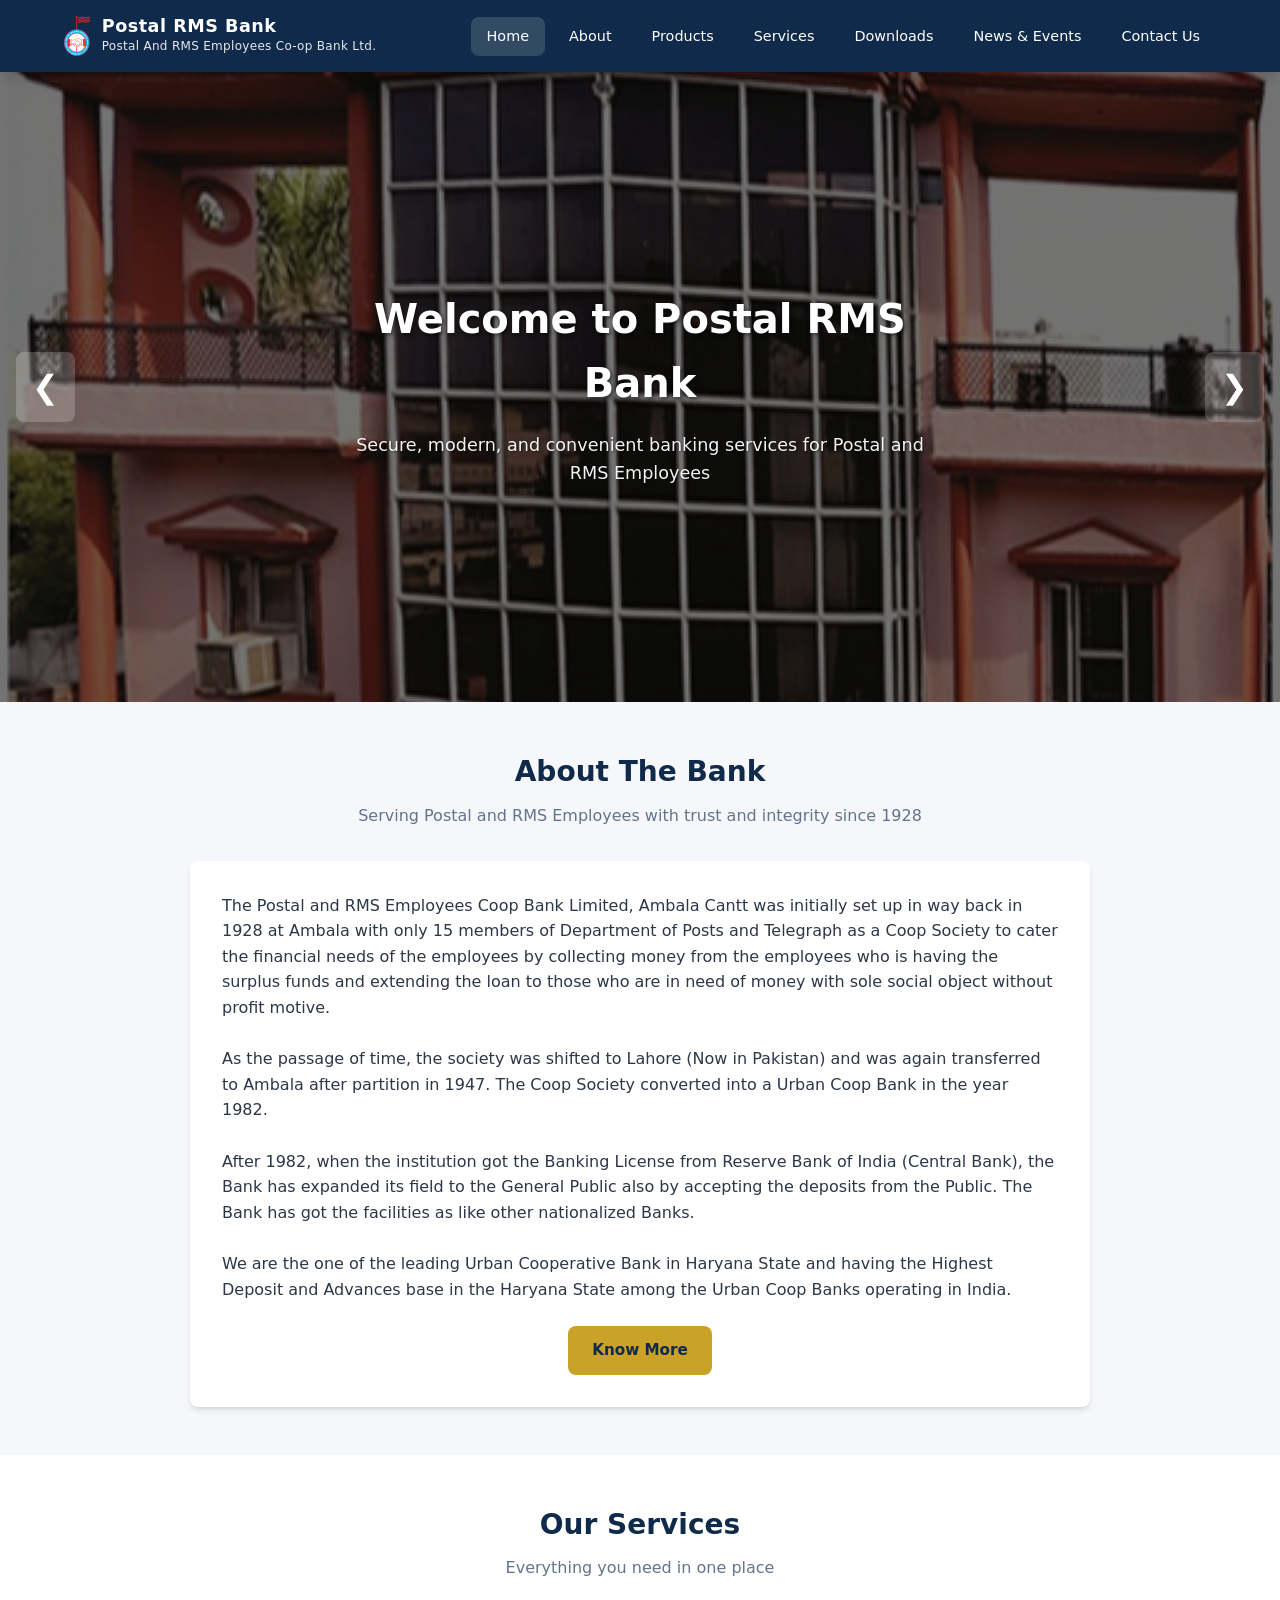
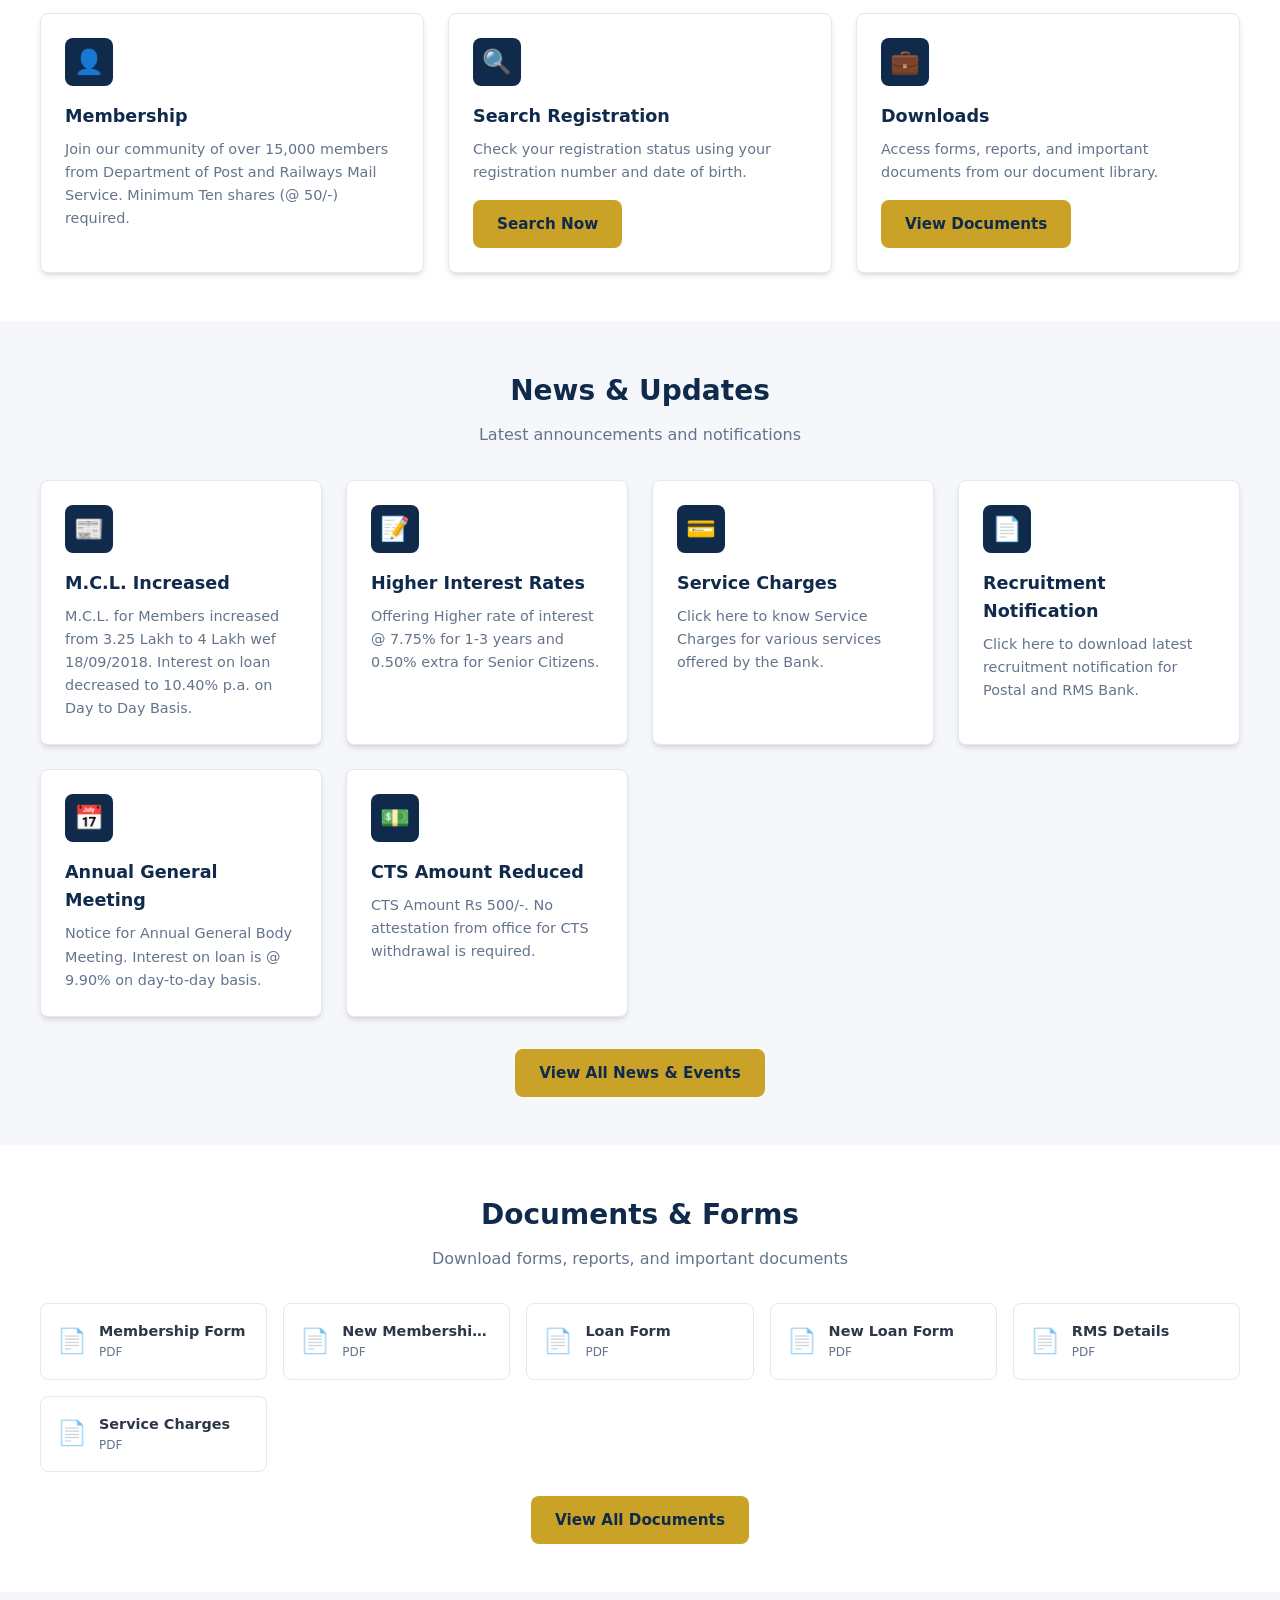
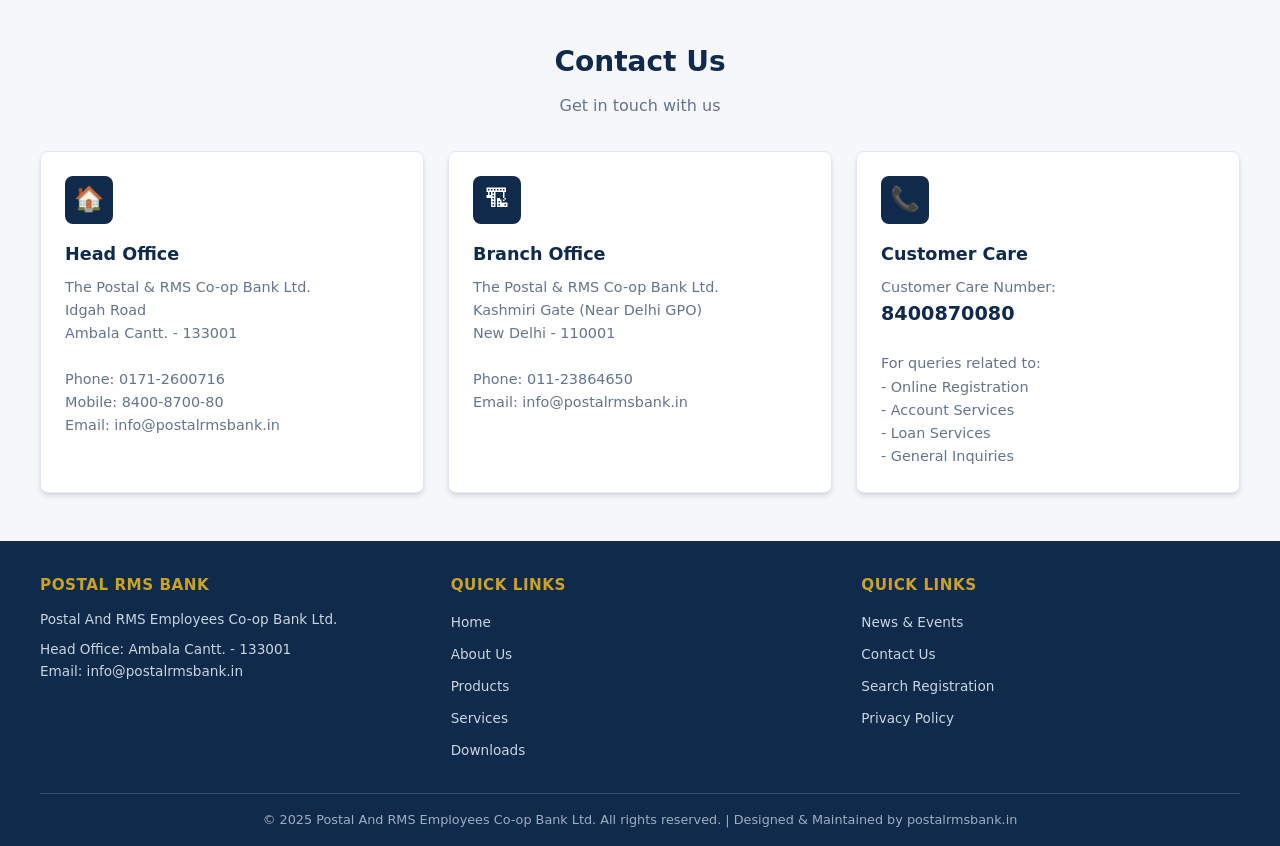
==== commit b920013d: "feat: set carousel auto-advance to 4s and show welcome message above photos" ====
--- a/index.html
+++ b/index.html
@@ -31,41 +31,25 @@
   </header>
   <main>
     <section class="hero-carousel">
+      <div class="carousel-welcome">
+        <h1>Welcome to Postal RMS Bank</h1>
+        <p>Secure, modern, and convenient banking services for Postal and RMS Employees</p>
+      </div>
       <div class="carousel">
         <div class="carousel-slide active">
           <img src="assets/images/92.jpg" alt="Postal RMS Bank">
-          <div class="carousel-caption">
-            <h1>Welcome to Postal RMS Bank</h1>
-            <p>Secure, modern, and convenient banking services for Postal and RMS Employees</p>
-          </div>
         </div>
         <div class="carousel-slide">
           <img src="assets/images/team1.jpg" alt="Our Team">
-          <div class="carousel-caption">
-            <h1>Trusted Banking Partner</h1>
-            <p>Serving Postal and RMS Employees since 1928</p>
-          </div>
         </div>
         <div class="carousel-slide">
           <img src="assets/images/sb1.jpg" alt="Banking Services">
-          <div class="carousel-caption">
-            <h1>Modern Banking Solutions</h1>
-            <p>Digital services for the modern postal employee</p>
-          </div>
         </div>
         <div class="carousel-slide">
           <img src="assets/images/sb.jpg" alt="Our Branches">
-          <div class="carousel-caption">
-            <h1>Convenient Access</h1>
-            <p>Head Office at Ambala Cantt and Branch Office at New Delhi</p>
-          </div>
         </div>
         <div class="carousel-slide">
           <img src="assets/images/921.jpg" alt="Customer Service">
-          <div class="carousel-caption">
-            <h1>Customer First</h1>
-            <p>Dedicated to providing exceptional banking services</p>
-          </div>
         </div>
       </div>
       <button class="carousel-btn prev" aria-label="Previous">&#10094;</button>
@@ -296,7 +280,7 @@
         prevBtn.addEventListener('click', () => showSlide(currentSlide - 1));
         nextBtn.addEventListener('click', () => showSlide(currentSlide + 1));
       }
-      setInterval(() => showSlide(currentSlide + 1), 5000);
+      setInterval(() => showSlide(currentSlide + 1), 4000);
     });
   </script>
 </body>
--- a/css/styles.css
+++ b/css/styles.css
@@ -498,6 +498,32 @@
   background: var(--primary);
 }
 
+.carousel-welcome {
+  position: absolute;
+  top: 50%;
+  left: 50%;
+  transform: translate(-50%, -50%);
+  z-index: 20;
+  text-align: center;
+  color: #fff;
+  padding: 2rem;
+  max-width: 900px;
+  pointer-events: none;
+}
+
+.carousel-welcome h1 {
+  font-size: 2.5rem;
+  margin-bottom: 1rem;
+  font-weight: 700;
+  text-shadow: 2px 2px 4px rgba(0, 0, 0, 0.5);
+}
+
+.carousel-welcome p {
+  font-size: 1.1rem;
+  opacity: 0.95;
+  text-shadow: 1px 1px 2px rgba(0, 0, 0, 0.5);
+}
+
 .carousel {
   position: relative;
   width: 100%;
@@ -529,29 +555,7 @@
   width: 100%;
   height: 100%;
   object-fit: cover;
-  filter: brightness(0.5);
-}
-
-.carousel-caption {
-  position: relative;
-  z-index: 2;
-  text-align: center;
-  color: #fff;
-  padding: 2rem;
-  max-width: 800px;
-}
-
-.carousel-caption h1 {
-  font-size: 2.5rem;
-  margin-bottom: 1rem;
-  font-weight: 700;
-  text-shadow: 2px 2px 4px rgba(0, 0, 0, 0.5);
-}
-
-.carousel-caption p {
-  font-size: 1.1rem;
-  opacity: 0.95;
-  text-shadow: 1px 1px 2px rgba(0, 0, 0, 0.5);
+  filter: brightness(0.45);
 }
 
 .carousel-btn {
@@ -587,11 +591,11 @@
     min-height: 300px;
   }
 
-  .carousel-caption h1 {
+  .carousel-welcome h1 {
     font-size: 1.75rem;
   }
 
-  .carousel-caption p {
+  .carousel-welcome p {
     font-size: 0.95rem;
   }
 
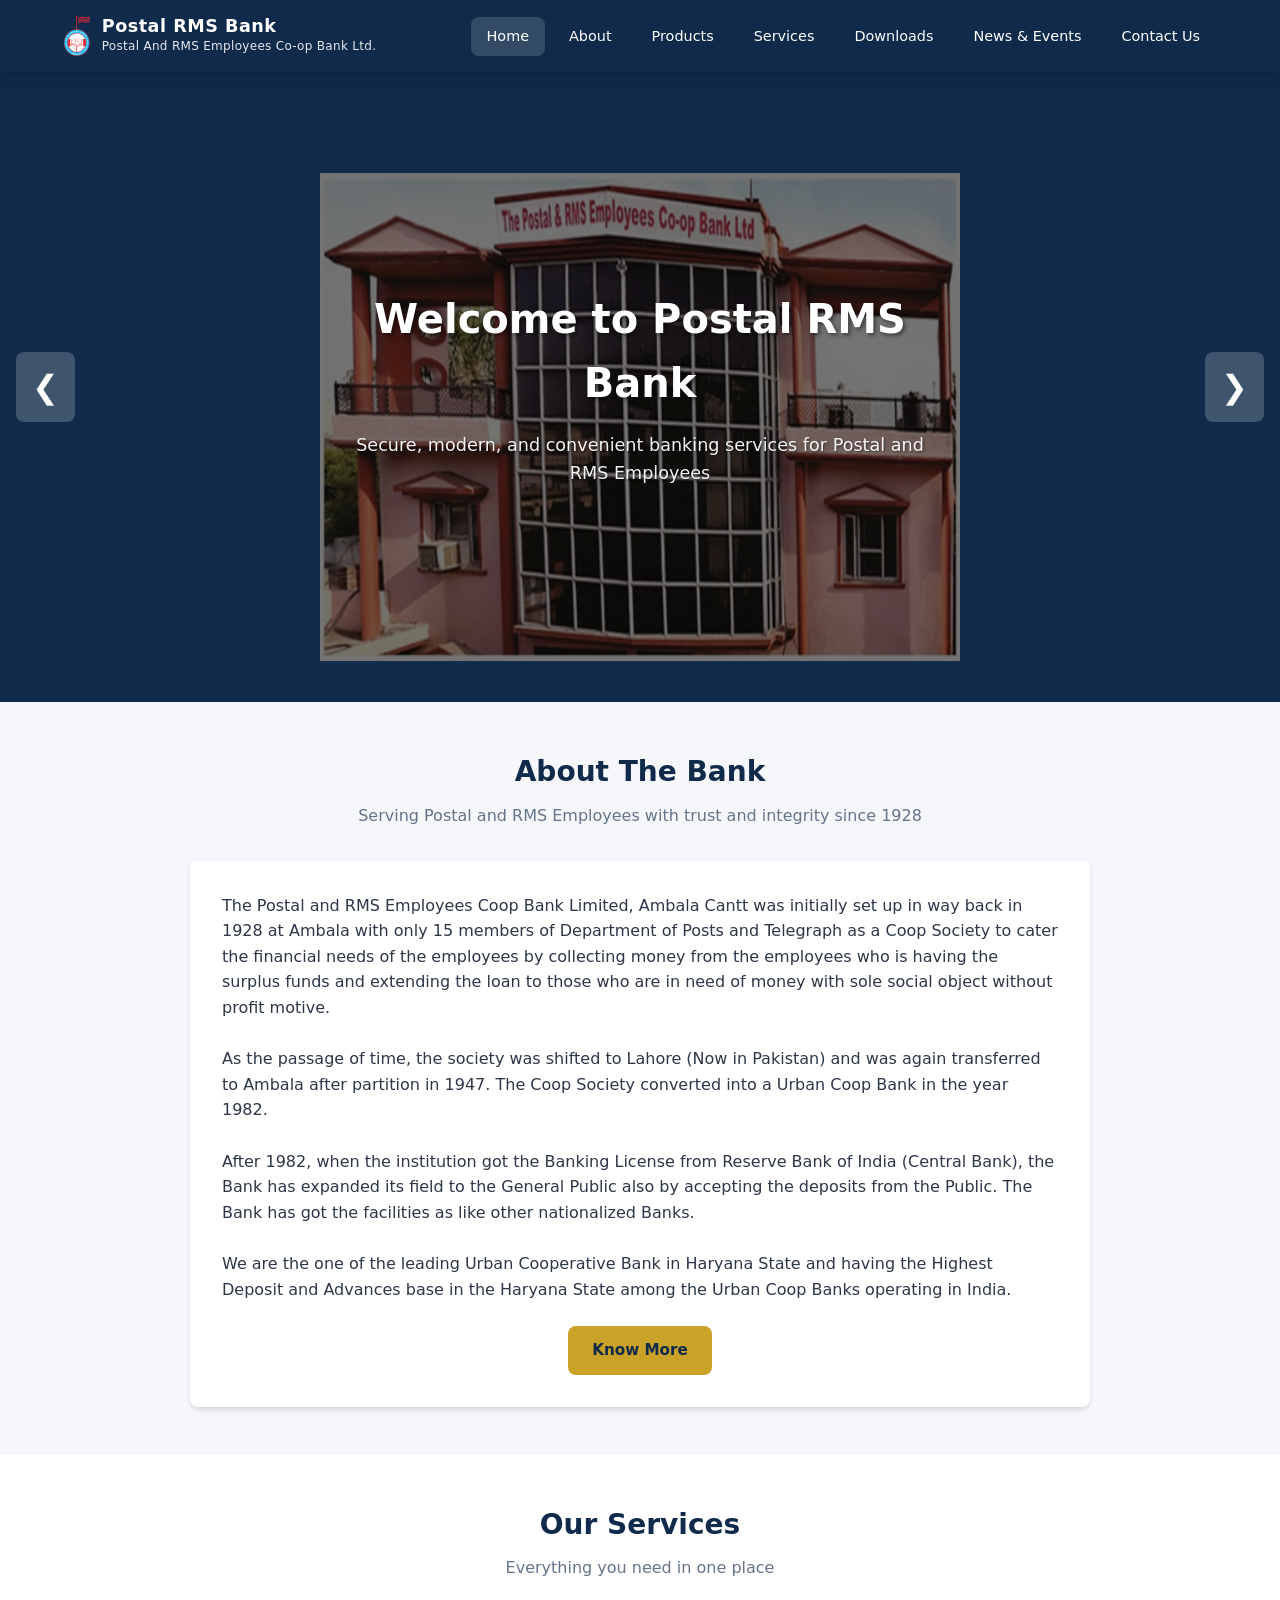
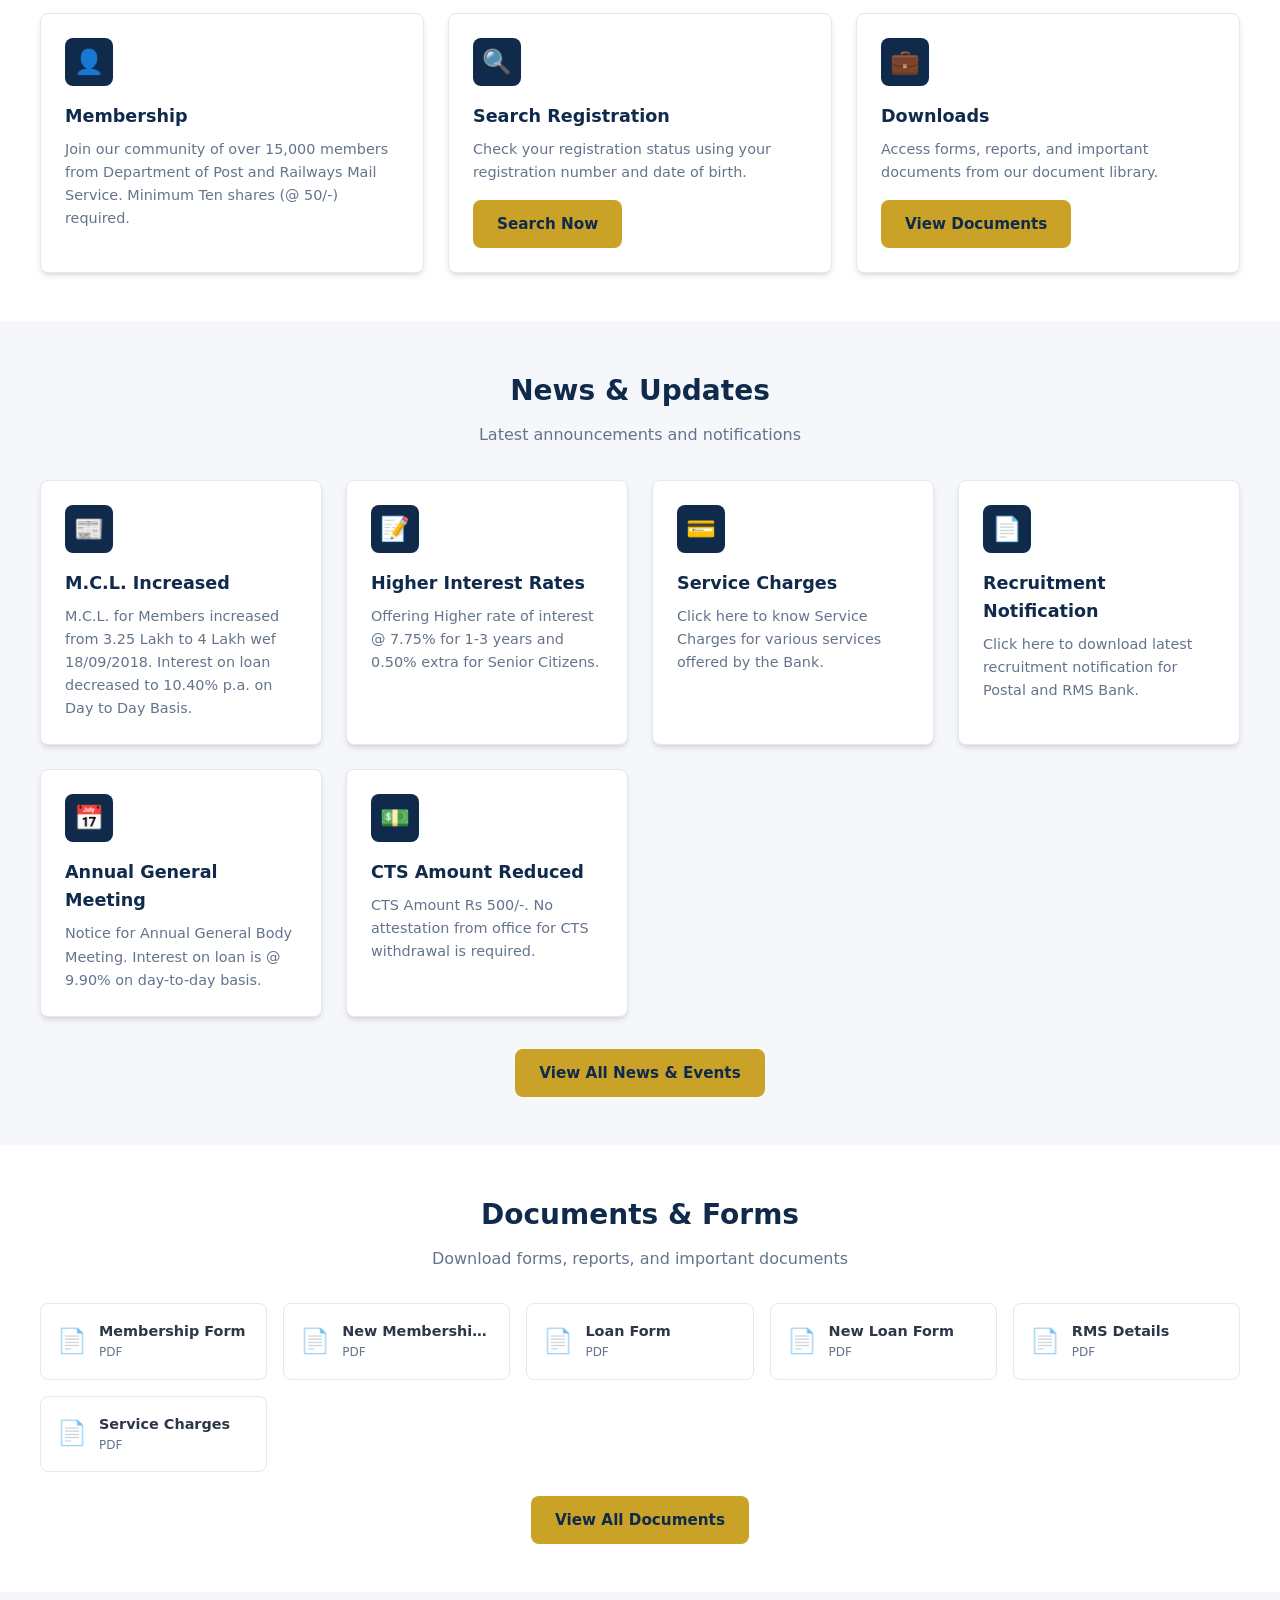
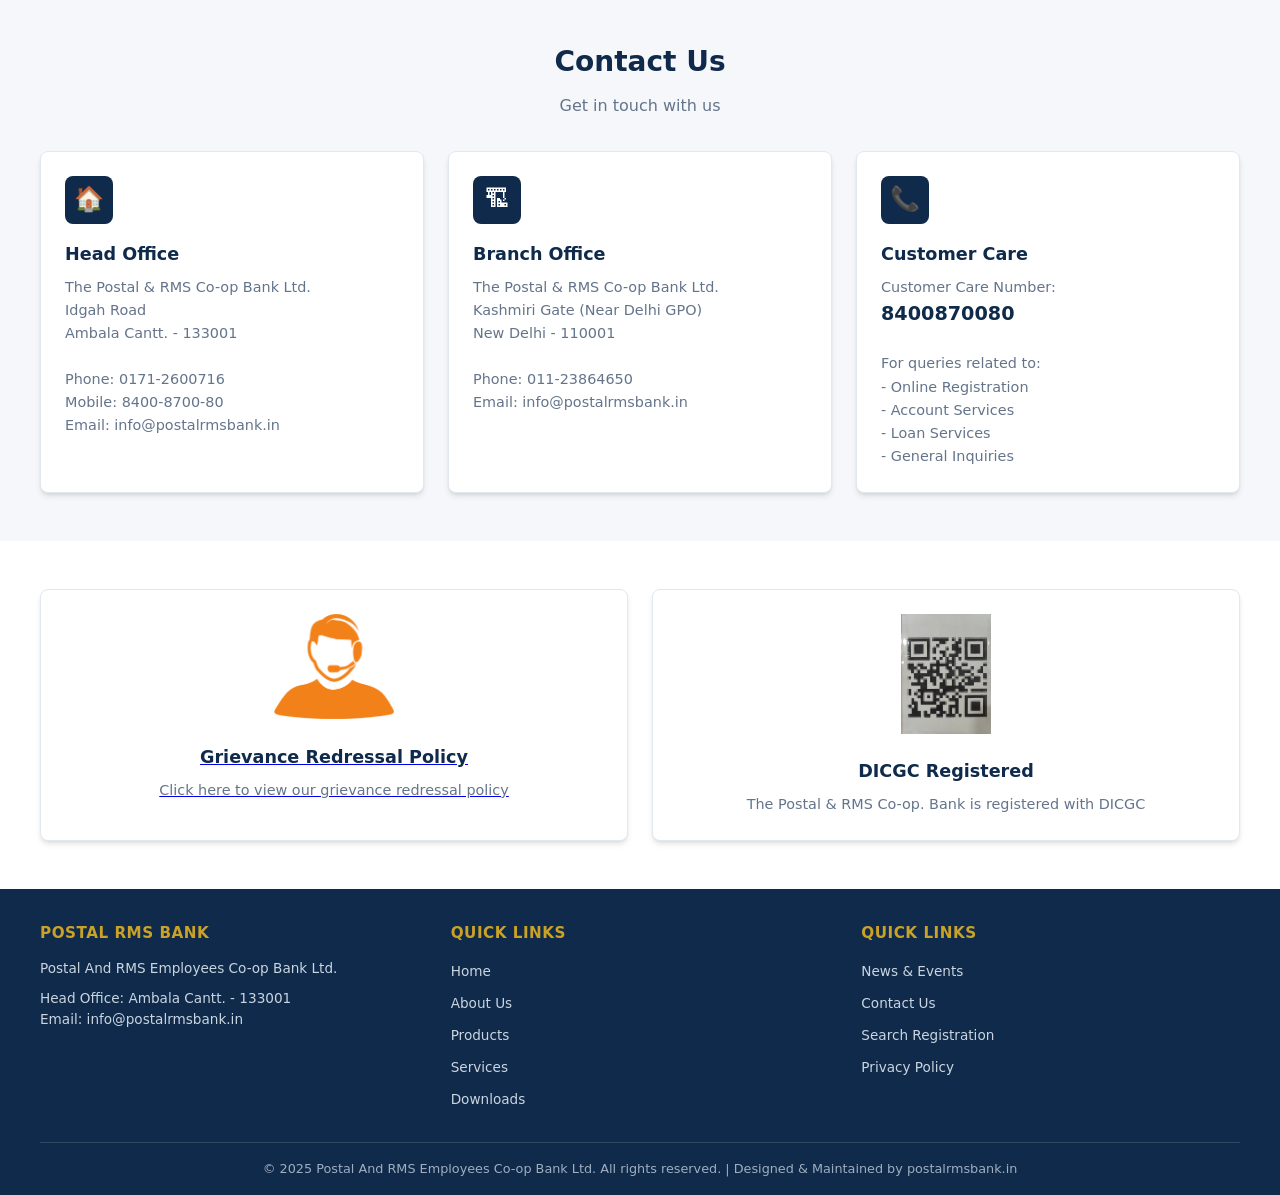
==== commit da5a505e: "feat: add grievance redressal policy and DICGC registration sections to homepage" ====
--- a/index.html
+++ b/index.html
@@ -226,6 +226,25 @@
             - Account Services<br>
             - Loan Services<br>
             - General Inquiries</p>
+          </div>
+        </div>
+      </div>
+    </section>
+
+    <section class="section section-alt">
+      <div class="container">
+        <div class="card-grid" style="grid-template-columns: repeat(auto-fit, minmax(240px, 1fr));">
+          <div class="card" style="text-align:center">
+            <a href="assets/docs/GRP.docx" target="_blank" rel="noopener">
+              <img src="assets/images/cc.png" alt="Grievance Redressal Policy" style="max-width:120px;max-height:120px;margin-bottom:1rem">
+              <h3 style="color:var(--primary);margin-bottom:0.5rem">Grievance Redressal Policy</h3>
+              <p style="color:var(--text-muted);font-size:0.9rem">Click here to view our grievance redressal policy</p>
+            </a>
+          </div>
+          <div class="card" style="text-align:center">
+            <img src="assets/images/dicgc.jpeg" alt="DICGC" style="max-width:120px;max-height:120px;margin-bottom:1rem">
+            <h3 style="color:var(--primary);margin-bottom:0.5rem">DICGC Registered</h3>
+            <p style="color:var(--text-muted);font-size:0.9rem">The Postal & RMS Co-op. Bank is registered with DICGC</p>
           </div>
         </div>
       </div>
--- a/css/styles.css
+++ b/css/styles.css
@@ -496,6 +496,7 @@
   min-height: 400px;
   overflow: hidden;
   background: var(--primary);
+  padding-top: 60px;
 }
 
 .carousel-welcome {
@@ -528,14 +529,19 @@
   position: relative;
   width: 100%;
   height: 100%;
+  display: flex;
+  align-items: center;
+  justify-content: center;
 }
 
 .carousel-slide {
   position: absolute;
-  top: 0;
-  left: 0;
-  width: 100%;
-  height: 100%;
+  top: 50%;
+  left: 50%;
+  transform: translate(-50%, -50%);
+  width: 50%;
+  height: auto;
+  max-height: 70vh;
   opacity: 0;
   transition: opacity 0.8s ease-in-out;
   display: flex;
@@ -549,12 +555,10 @@
 }
 
 .carousel-slide img {
-  position: absolute;
-  top: 0;
-  left: 0;
   width: 100%;
-  height: 100%;
-  object-fit: cover;
+  height: auto;
+  max-height: 70vh;
+  object-fit: contain;
   filter: brightness(0.45);
 }
 
@@ -589,6 +593,11 @@
   .hero-carousel {
     height: 50vh;
     min-height: 300px;
+    padding-top: 50px;
+  }
+
+  .carousel-slide {
+    width: 90%;
   }
 
   .carousel-welcome h1 {
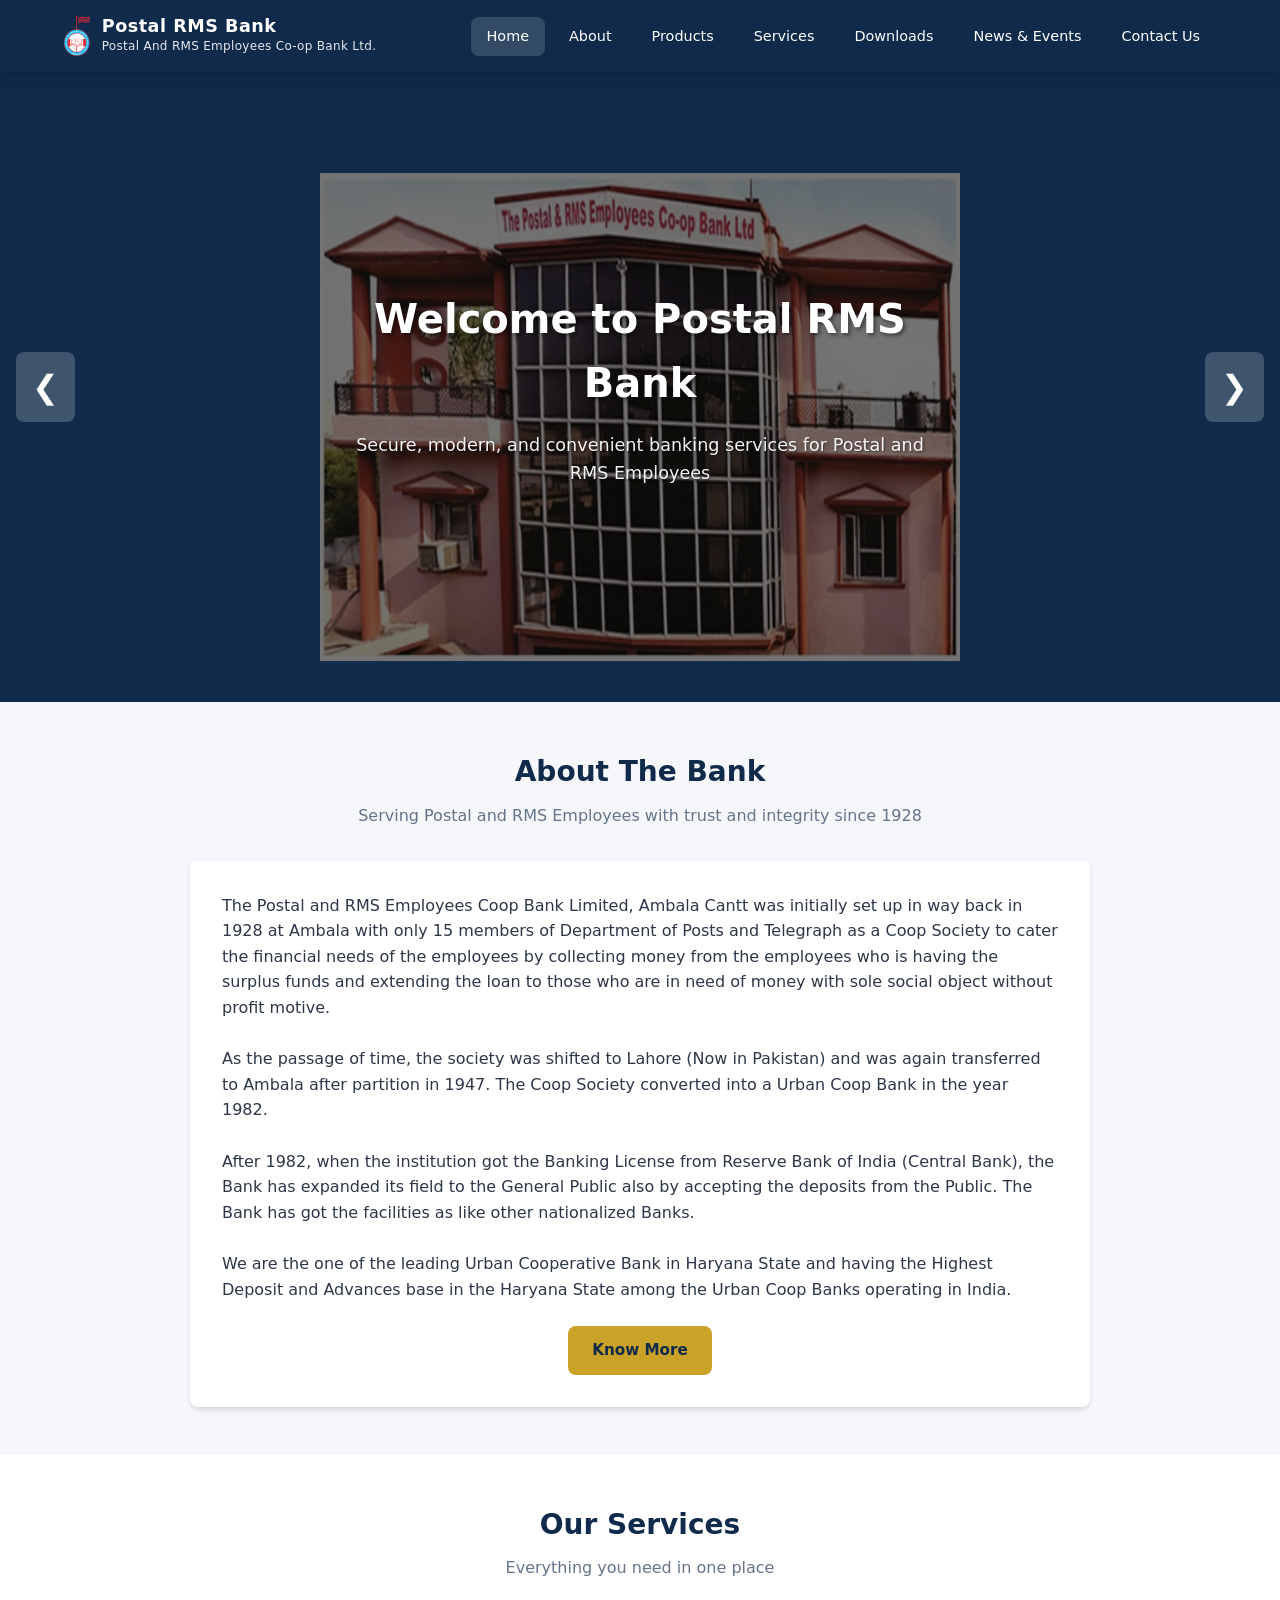
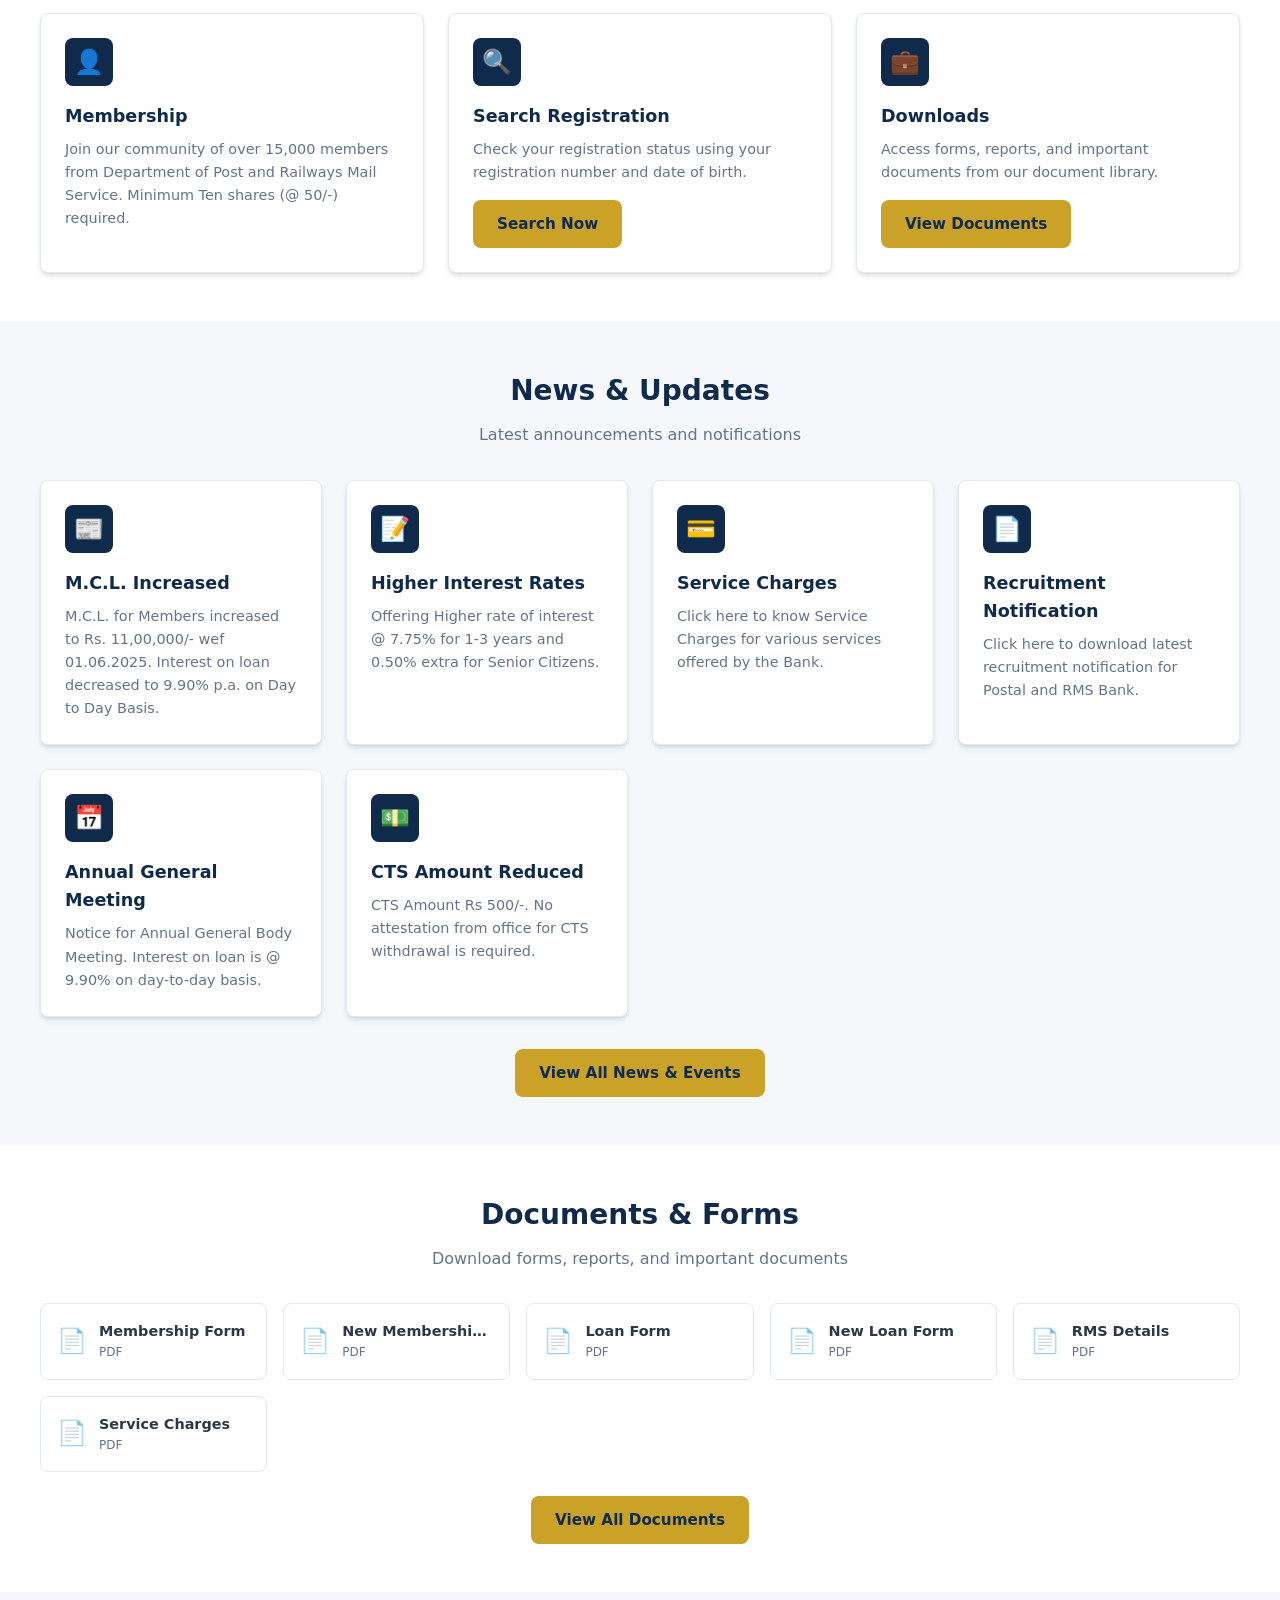
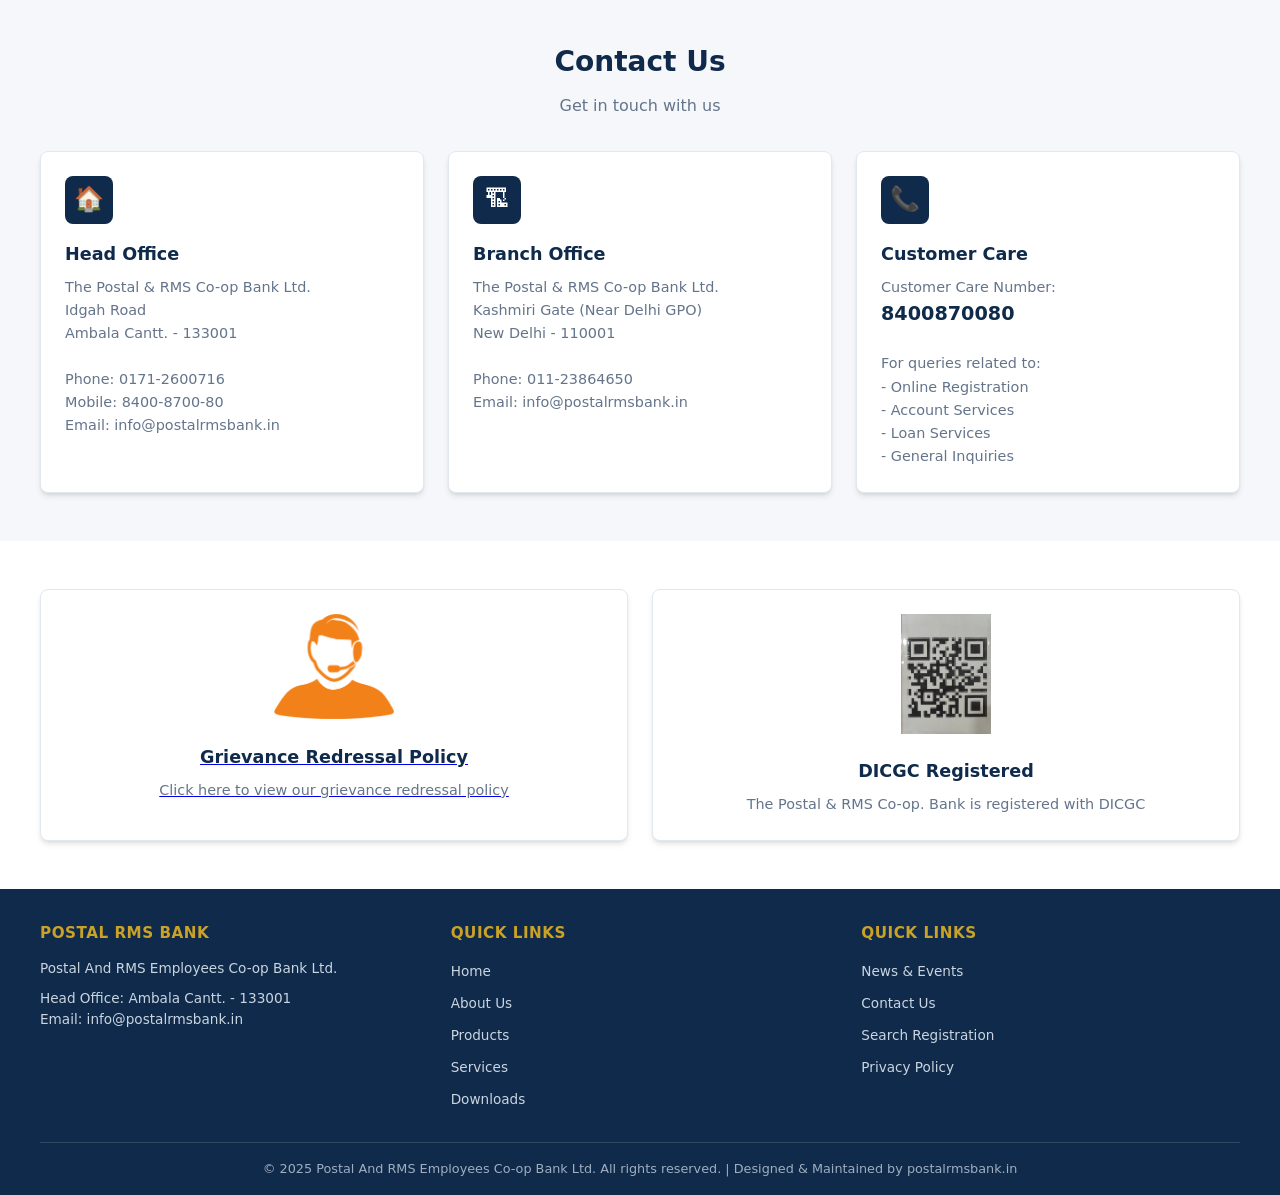
==== commit 3bdfab1f: "feat: update M.C.L. to 11,00,000 and interest rate to 9.90% p.a. wef 01.06.2025" ====
--- a/index.html
+++ b/index.html
@@ -106,7 +106,7 @@
           <div class="card">
             <div class="card-icon">&#128240;</div>
             <h3>M.C.L. Increased</h3>
-            <p>M.C.L. for Members increased from 3.25 Lakh to 4 Lakh wef 18/09/2018. Interest on loan decreased to 10.40% p.a. on Day to Day Basis.</p>
+            <p>M.C.L. for Members increased to Rs. 11,00,000/- wef 01.06.2025. Interest on loan decreased to 9.90% p.a. on Day to Day Basis.</p>
           </div>
           <div class="card">
             <div class="card-icon">&#128221;</div>
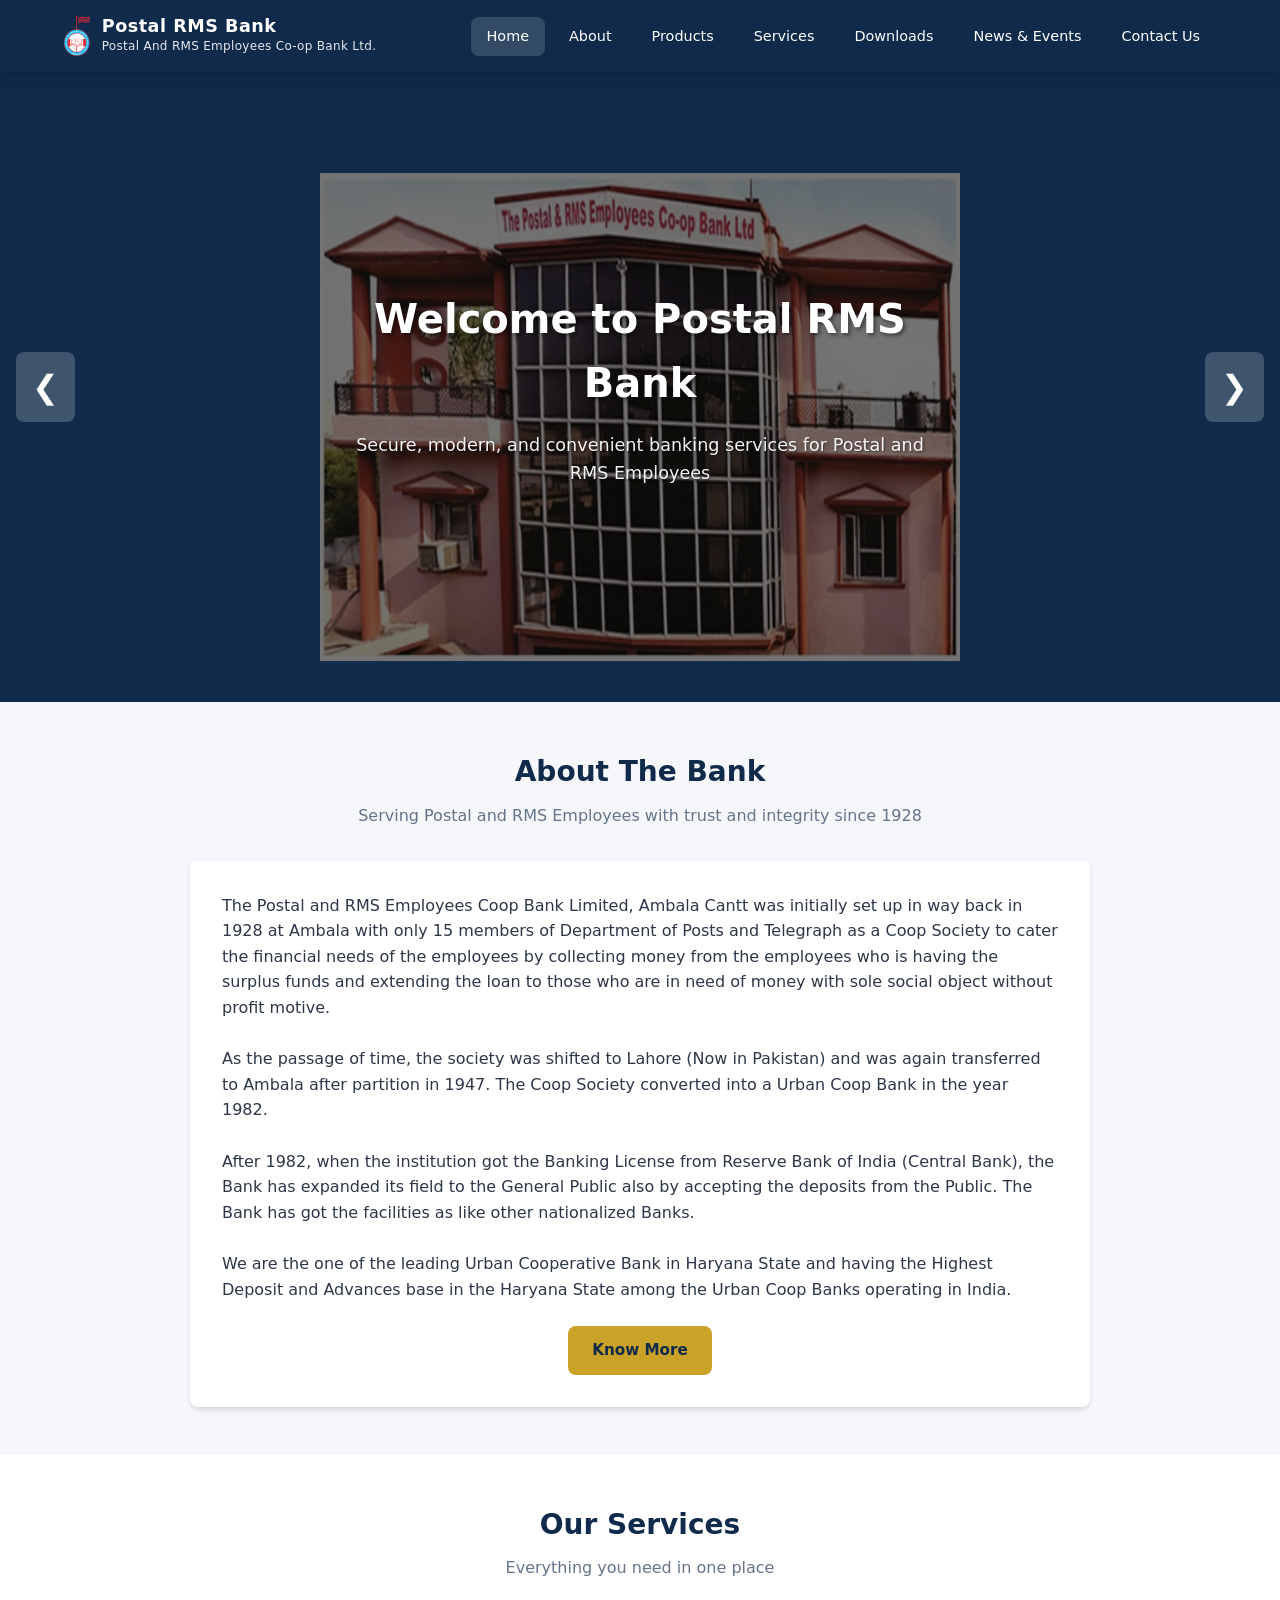
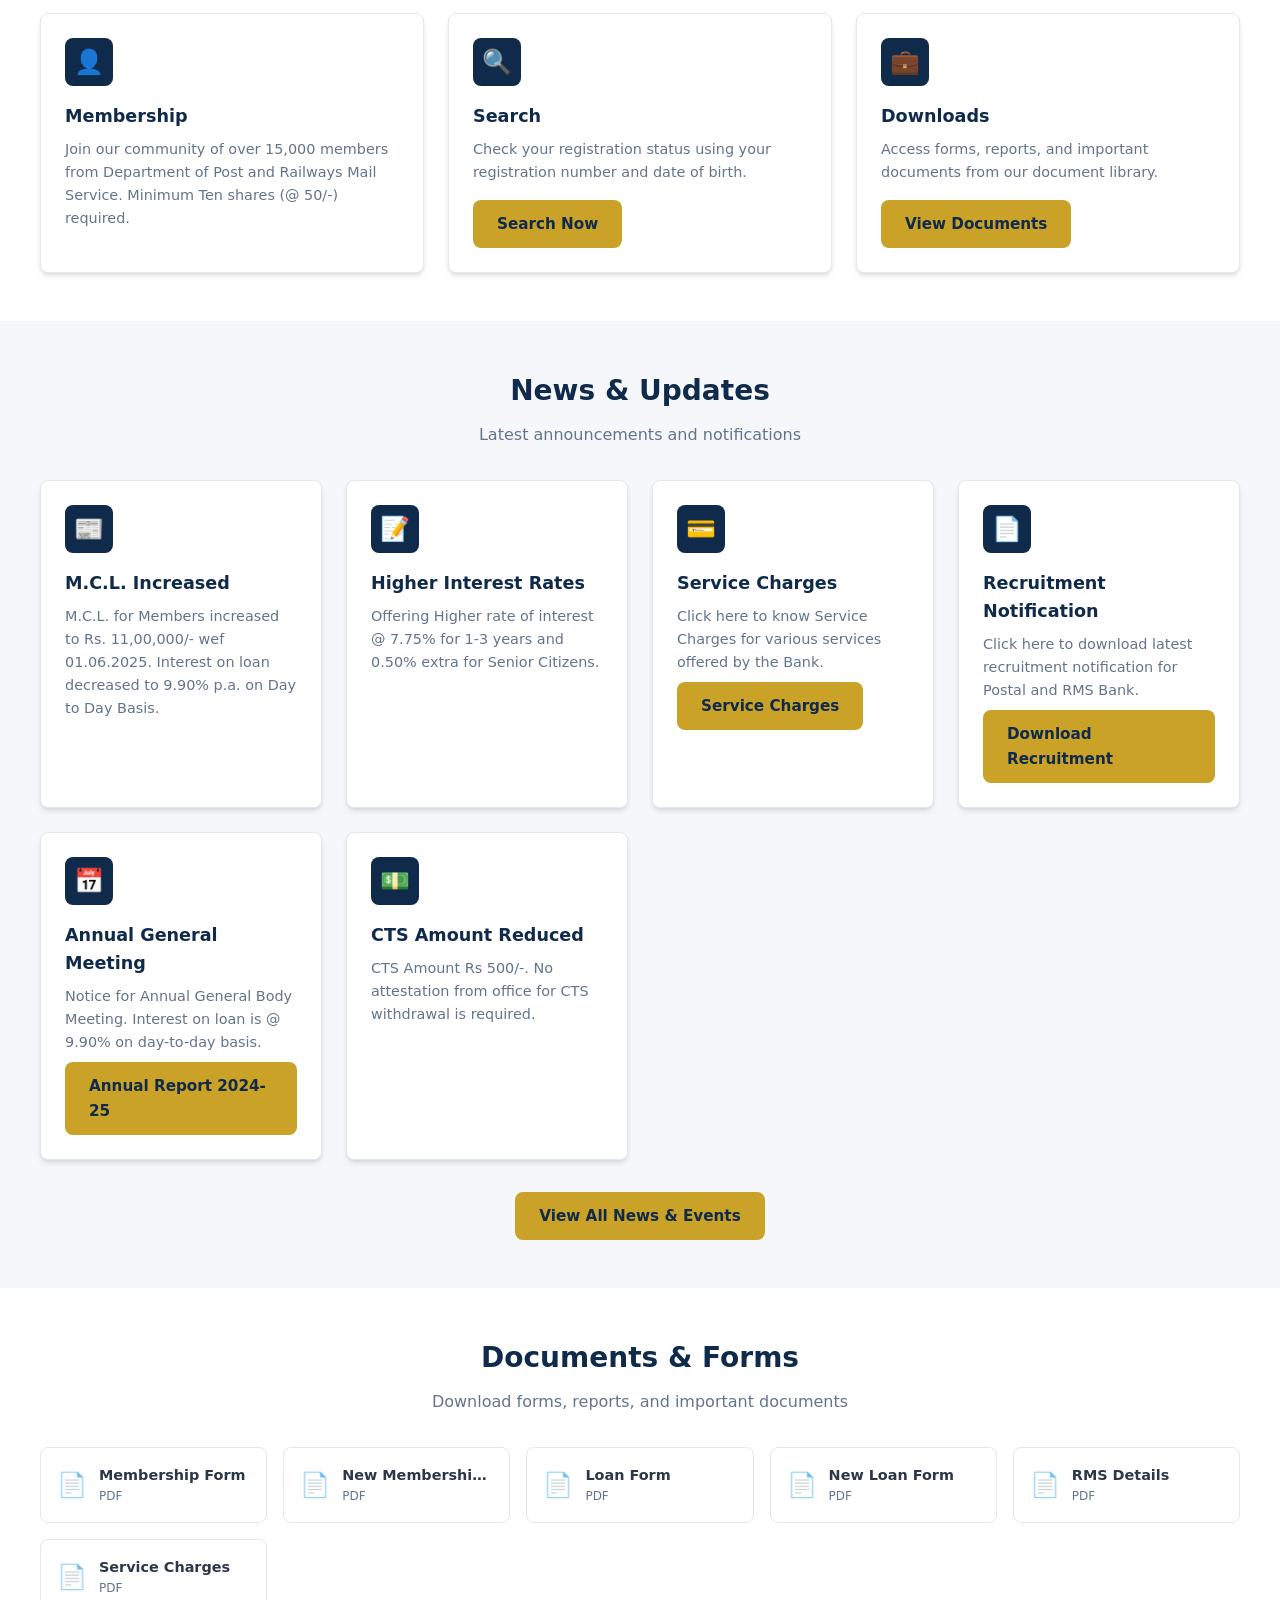
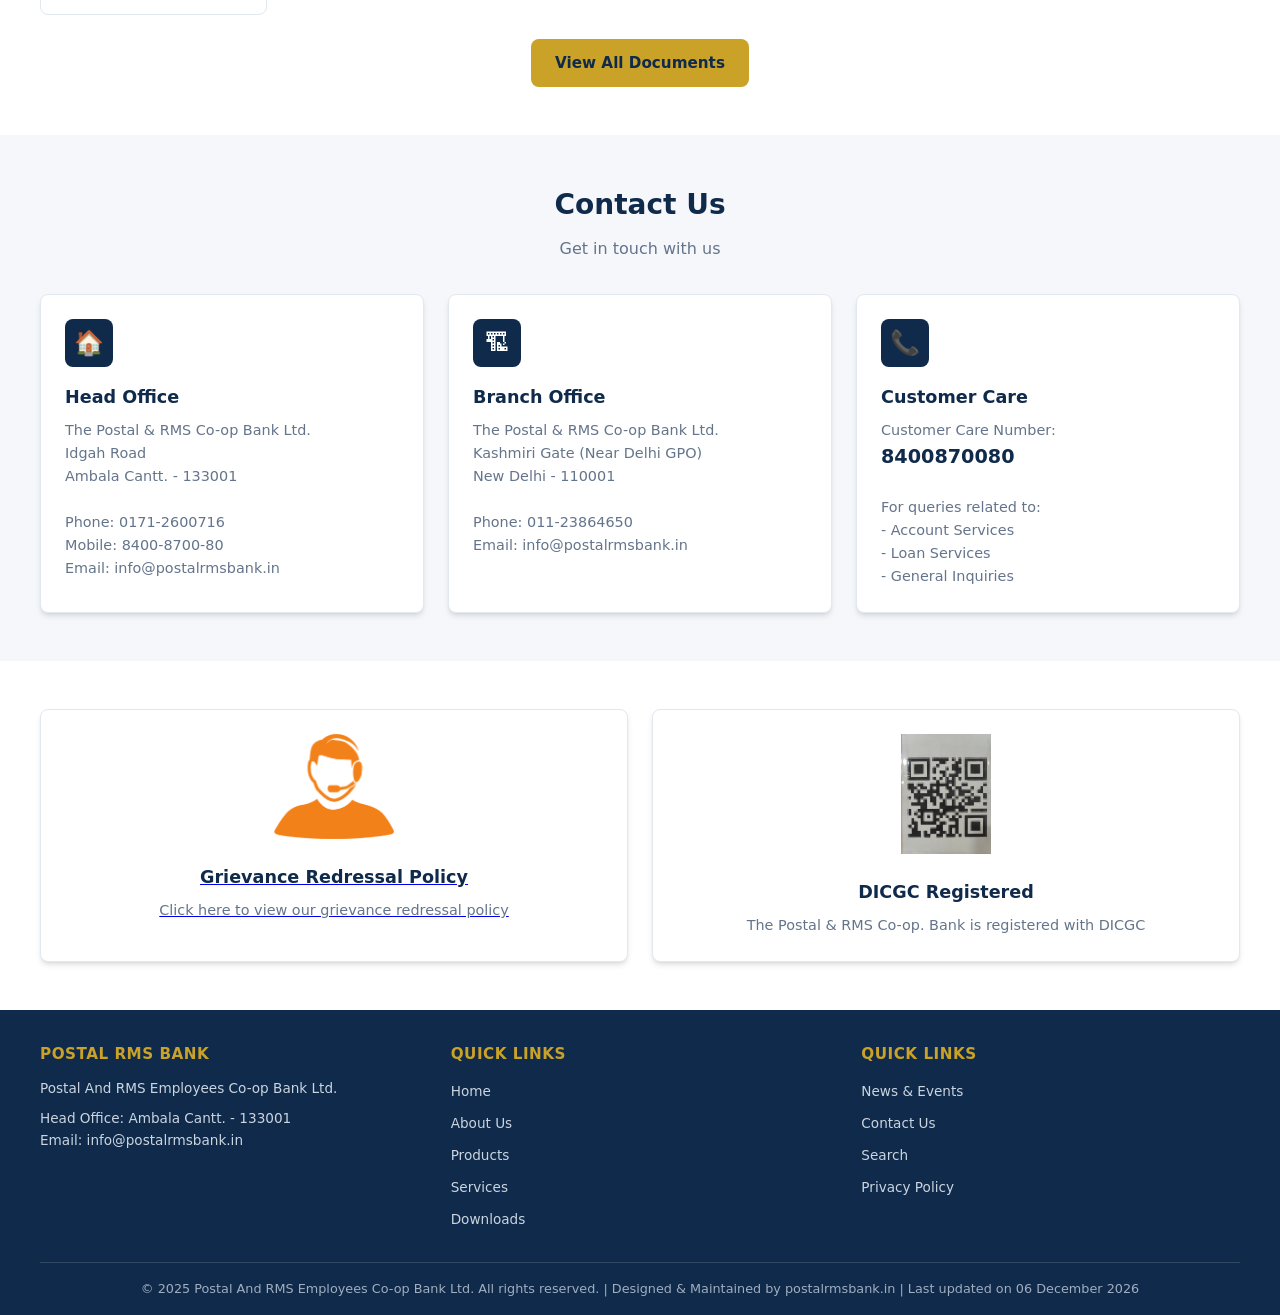
==== commit 5defa695: "fix: clean up nav/footer text, remove registration remnants, fix empty elements" ====
--- a/index.html
+++ b/index.html
@@ -85,7 +85,7 @@
           </div>
           <div class="card">
             <div class="card-icon">&#128269;</div>
-            <h3>Search Registration</h3>
+            <h3>Search</h3>
             <p>Check your registration status using your registration number and date of birth.</p>
             <a href="search.html" class="btn btn-primary" style="margin-top:1rem">Search Now</a>
           </div>
@@ -117,16 +117,25 @@
             <div class="card-icon">&#128179;</div>
             <h3>Service Charges</h3>
             <p>Click here to know Service Charges for various services offered by the Bank.</p>
+            <p style="margin-top:0.5rem">
+              <a href="assets/docs/SERVICE_CHARGES.pdf" class="btn btn-primary" target="_blank" rel="noopener">Service Charges</a>
+            </p>
           </div>
           <div class="card">
             <div class="card-icon">&#128196;</div>
             <h3>Recruitment Notification</h3>
             <p>Click here to download latest recruitment notification for Postal and RMS Bank.</p>
+            <p style="margin-top:0.5rem">
+              <a href="assets/docs/rectt.pdf" class="btn btn-primary" target="_blank" rel="noopener">Download Recruitment</a>
+            </p>
           </div>
           <div class="card">
             <div class="card-icon">&#128197;</div>
             <h3>Annual General Meeting</h3>
             <p>Notice for Annual General Body Meeting. Interest on loan is @ 9.90% on day-to-day basis.</p>
+            <p style="margin-top:0.5rem">
+              <a href="assets/docs/GBR2024-25.pdf" class="btn btn-primary" target="_blank" rel="noopener">Annual Report 2024-25</a>
+            </p>
           </div>
           <div class="card">
             <div class="card-icon">&#128181;</div>
@@ -222,7 +231,6 @@
             <p>Customer Care Number:<br>
             <strong style="font-size:1.2rem;color:var(--primary)">8400870080</strong><br><br>
             For queries related to:<br>
-            - Online Registration<br>
             - Account Services<br>
             - Loan Services<br>
             - General Inquiries</p>
@@ -273,13 +281,13 @@
         <ul>
           <li><a href="news.html">News & Events</a></li>
           <li><a href="contact.html">Contact Us</a></li>
-          <li><a href="search.html">Search Registration</a></li>
+          <li><a href="search.html">Search</a></li>
           <li><a href="privacy.html">Privacy Policy</a></li>
         </ul>
       </div>
     </div>
     <div class="footer-bottom">
-      &copy; 2025 Postal And RMS Employees Co-op Bank Ltd. All rights reserved. | Designed & Maintained by postalrmsbank.in
+      &copy; 2025 Postal And RMS Employees Co-op Bank Ltd. All rights reserved. | Designed & Maintained by postalrmsbank.in | <span id="lastUpdated"></span>
     </div>
   </footer>
   <script src="js/main.js"></script>
@@ -304,3 +312,4 @@
   </script>
 </body>
 </html>
+
